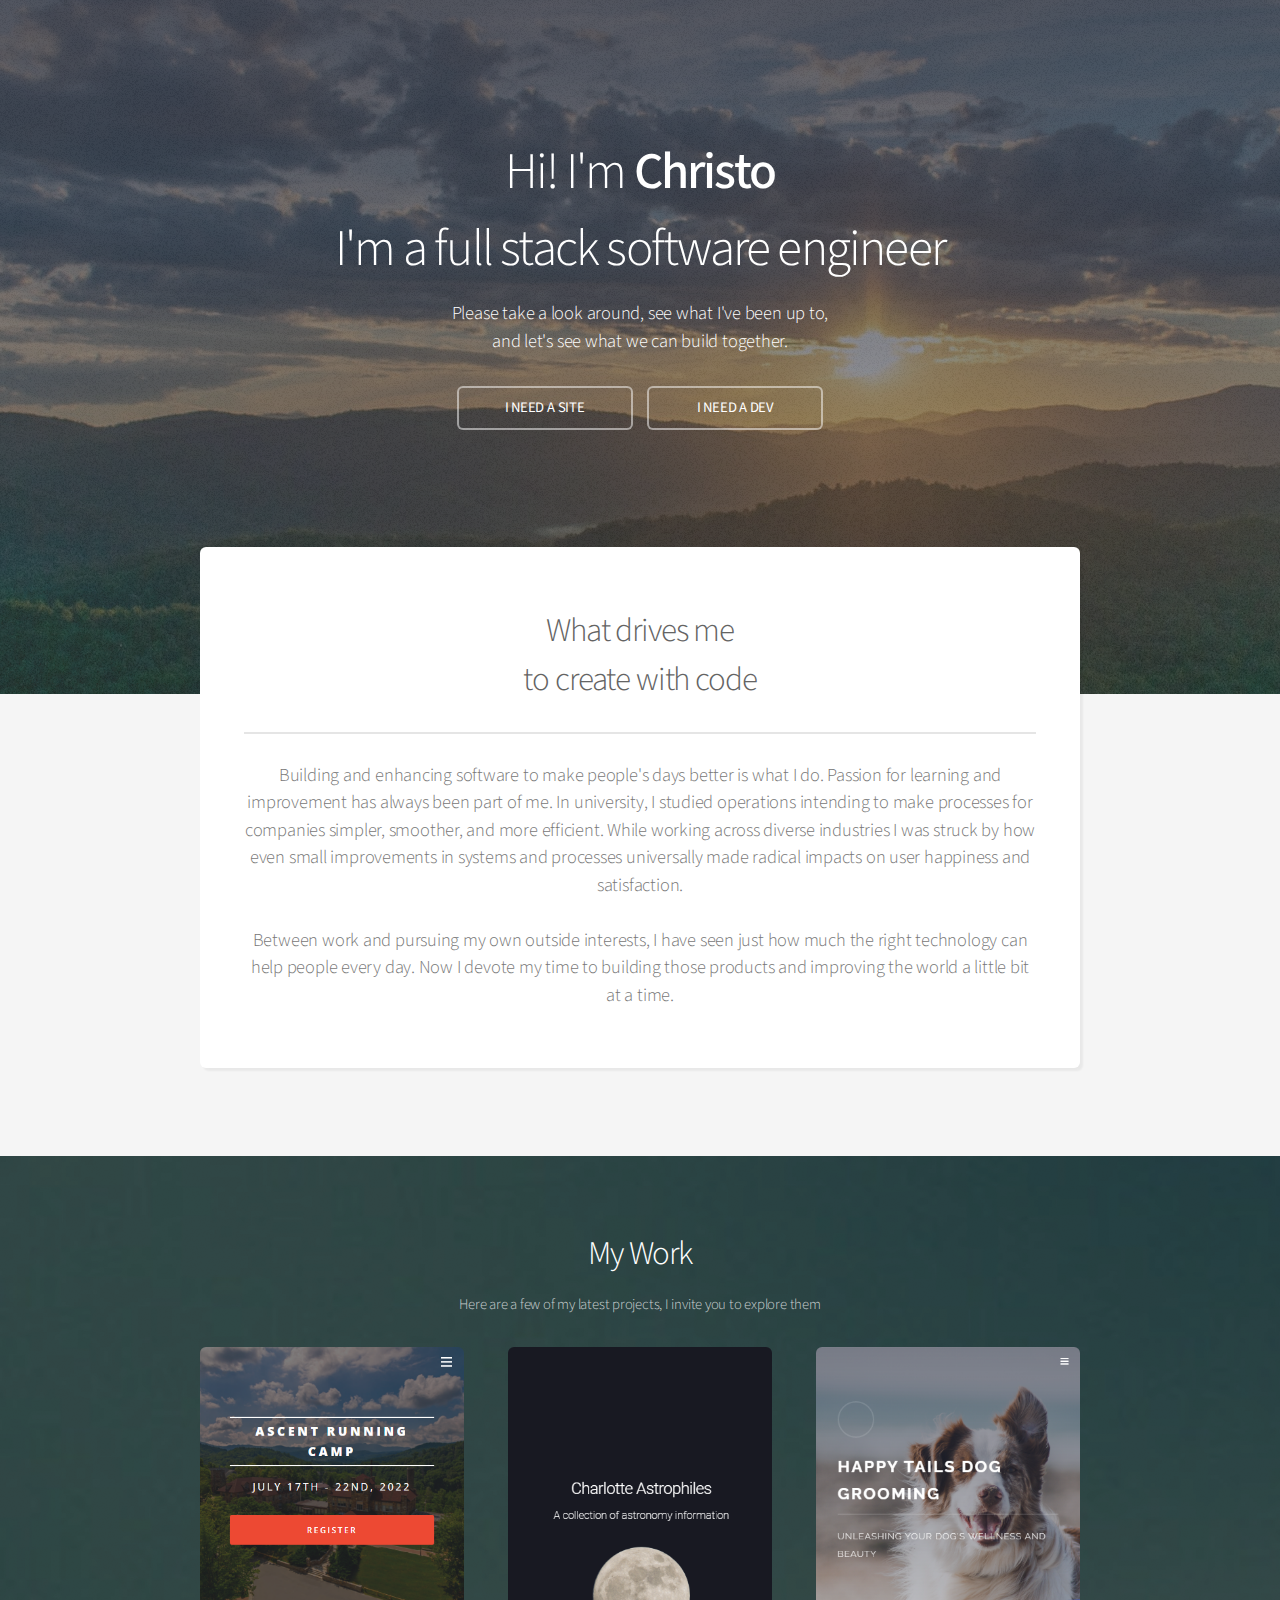
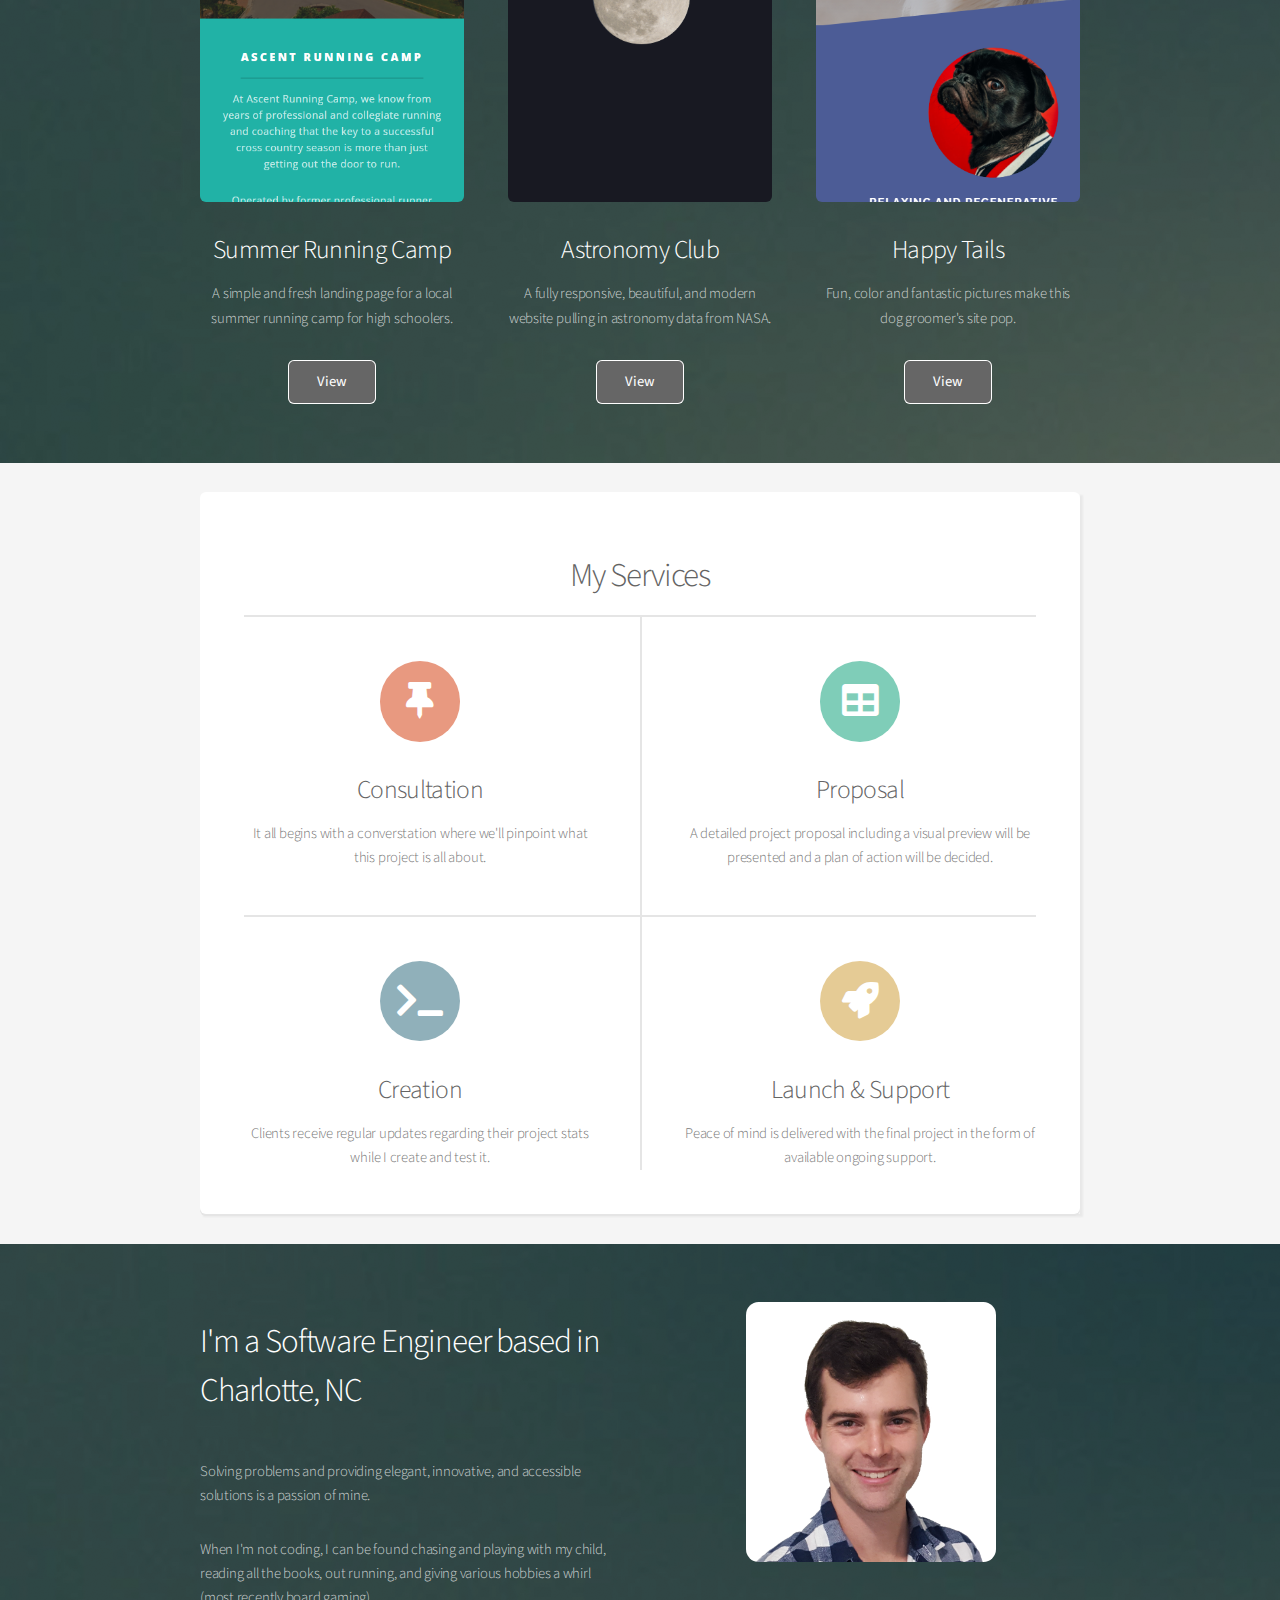
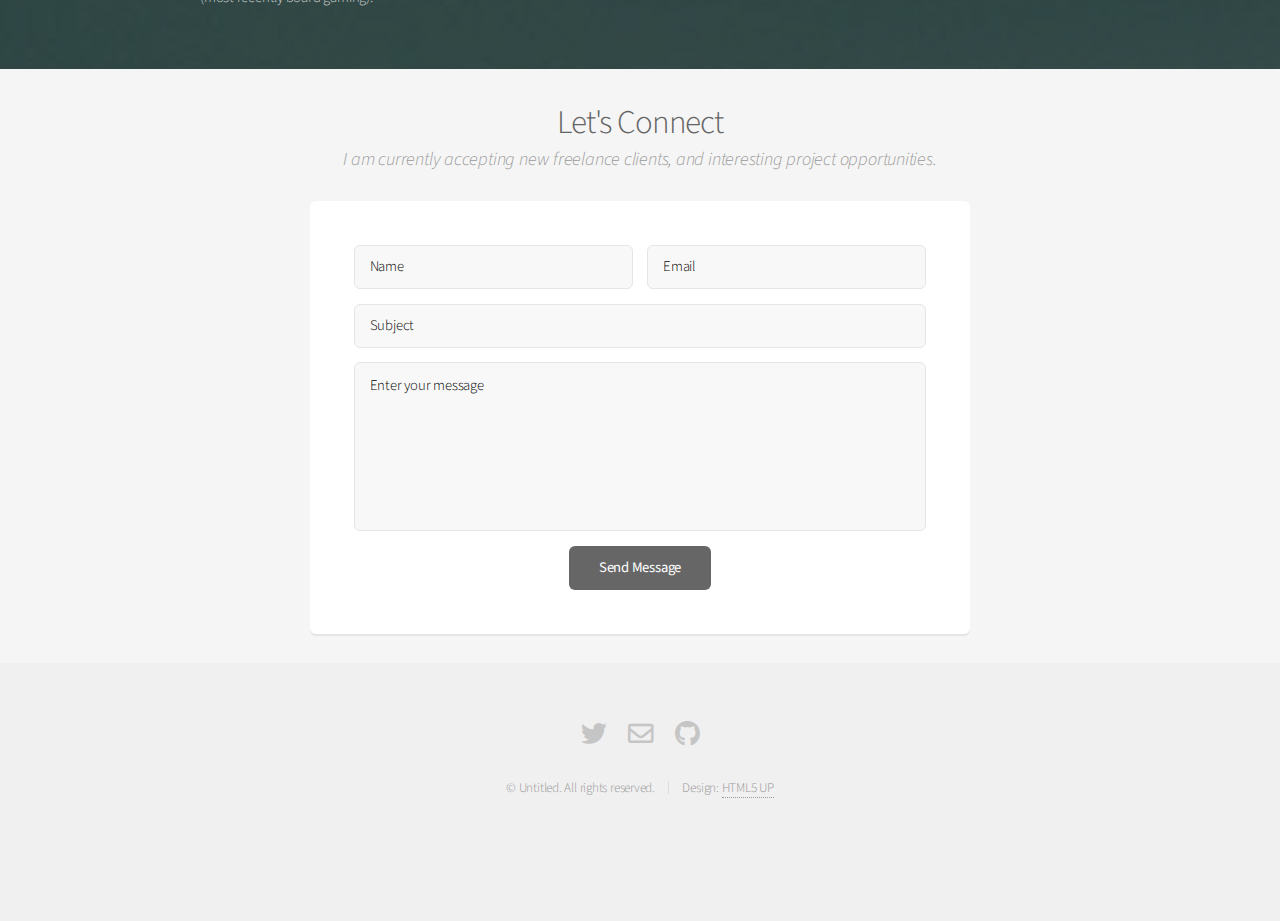
==== dev.html @ 60453107 "Created Dev Page & added banner and main sections" ====
<!DOCTYPE HTML>
<!--
	Alpha by HTML5 UP
	html5up.net | @ajlkn
	Free for personal and commercial use under the CCA 3.0 license (html5up.net/license)
-->
<html>
	<head>
		<title>Christo Landry - Software Engineer</title>
		<link rel="icon" type="image/x-icon" href="images/favicon.png">
		<meta charset="utf-8" />
		<meta name="viewport" content="width=device-width, initial-scale=1, user-scalable=no" />
		<link rel="stylesheet" href="assets/css/main.css" />
	</head>
	<body class="landing is-preload">
		<div id="page-wrapper">

			<!-- Banner -->
            <section id="banner">
                <h2>Hi! I'm <strong>Christo</strong></h2>
                <h2>I'm a full stack software engineer</h2>
                <p class="noBottom">Please take a look around, see what I've been up to,</p>
                <p>and let's see what we can build together.</p>
                <ul class="actions special">
                    <li><a href="index.html#main" class="button">I NEED A SITE</a></li>
                    <li><a href="#main" class="button">I NEED A DEV</a></li>
                </ul>
            </section>

			<!-- Main -->
            <section id="main" class="container">

                <section class="box special shadow">
                    <header class="major">
                        <h2>What drives me
                            
                        <br />
                        to create with code</h2>
                        <p>Building and enhancing software to make people's days better is what I do. Passion for learning and improvement has always been part of me. In university, I studied operations intending to make processes for companies simpler, smoother, and more efficient. While working across diverse industries I was struck by how even small improvements in systems and processes universally made radical impacts on user happiness and satisfaction.</p>
                        <p class="noBorder"">Between work and pursuing my own outside interests, I have seen just how much the right technology can help people every day. Now I devote my time to building those products and improving the world a little bit at a time.</p>
                    </header>
                    <!-- <span class="image featured"><img src="images/pic01.jpg" alt="" /></span> -->
                </section>
            </section>

			<!-- Portfolio -->
				<section id="portfolio" class="main style2 align-center">
					<div class="container">
						<header class="major">
							<h2>My Work</h2>
						</header>
						<p>Here are a few of my latest projects, I invite you to explore them</p>
						<div class="row gtr-150">
							<div class="col-4 col-12-medium">
								<span class="image fit"><a href="http://www.AscentRunningCamp.com" target="_blank"><img src="images/siteAscentRunningCamp.png" alt="Summer Camp Preview"></a></span>
								<h3>Summer Running Camp</h3>
								<p>A simple and fresh landing page for a local summer running camp for high schoolers.</p>
								<ul class="actions special">
									<li><a href="http://www.AscentRunningCamp.com" target="_blank" class="button">View</a></li>
								</ul>	
							</div>
							<div class="col-4 col-12-medium">
								<a href="https://charlotteastrophiles.netlify.app/" target="_blank"><span class="image fit"><img src="images/siteCharlotteAstrophiles.png" alt="ChristoLandry.com Preview"></span></a>
								<h3>Astronomy Club</h3>
								<p>A fully responsive, beautiful, and modern website pulling in astronomy data from NASA.</p>
								<ul class="actions special">
									<li><a href="https://spectralsalon.netlify.app" target="_blank" class="button">View</a></li>
								</ul>
							</div>	
							<div class="col-4 col-12-medium">
								<span class="image fit"><a href="https://happytailsdoggroomings.netlify.app" target="_blank"><img src="images/siteHappyTails.png" alt="Happy Tails Preview"></a></span>
								<h3>Happy Tails</h3>
								<p>Fun, color and fantastic pictures make this dog groomer's site pop.</p>
								<ul class="actions special">
									<li><a href="https://happytailsdoggroomings.netlify.app" target="_blank" class="button">View</a></li>
								</ul>
							</div>
						</div>
					</div>
				</section>

			<!-- My services -->
			<section class="container marginTop shadow">
				<section class="box special features">
					<header class="major">
						<h2>My Services</h2>
					</header>
					<div class="features-row">
						<section>
							<span class="icon solid major fa-thumbtack accent2"></span>
							<h3>Consultation</h3>
							<p>It all begins with a converstation where we'll pinpoint what this project is all about.</p>
						</section>
						<section>
							<span class="icon solid major fa-table accent3"></span>
							<h3>Proposal</h3>
							<p>A detailed project proposal including a visual preview will be presented and a plan of action will be decided.</p>
						</section>
					</div>
					<div class="features-row">
						<section>
							<span class="icon solid major fa-terminal accent4"></span>
							<h3>Creation</h3>
							<p>Clients receive regular updates regarding their project stats while I create and test it.</p>
						</section>
						<section>
							<span class="icon solid major fa-rocket accent5"></span>
							<h3>Launch & Support</h3>
							<p>Peace of mind is delivered with the final project in the form of available ongoing support.</p>
						</section>
					</div>
				</section>
			</section>
			
			<!-- About Me -->
			<section id="four" class="main style2">
				<div class="container">
					<div class="row gtr-150 ">
						<div class="col-6 col-12-medium">
							<header class="major">
								<h2>I'm a Software Engineer based in Charlotte, NC</h2>
							</header>
							<p>Solving problems and providing elegant, innovative, and accessible solutions is a passion of mine.</p>
							<p>When I'm not coding, I can be found chasing and playing with my child, reading all the books, out running, and giving various hobbies a whirl (most recently board gaming).</p>
						</div>
						<div class="col-6 col-12-medium imp-medium rightMargin">
							<span class="image fit">
								<img id="headshot" src="images/headshot.png" alt="Christo">
							</span>
						</div>
					</div>
				</div>
			</section>

			<!-- Contact Me -->
			<section id="contact" class="container medium marginTop">
				<header class="align-center">
					<h2>Let's Connect</h2>
						<p>I am currently accepting new freelance clients, and interesting project opportunities.</p>
				</header>
				<div class="box">
					<form method="post" action="POST" data-netlify="true" name="contact">
						<div class="row gtr-50 gtr-uniform">
							<div class="col-6 col-12-mobilep">
								<input type="text" name="name" id="name" value="" placeholder="Name">
							</div>
							<div class="col-6 col-12-mobilep">
								<input type="email" name="email" id="email" value="" placeholder="Email">
							</div>
							<div class="col-12">
								<input type="text" name="subject" id="subject" value="" placeholder="Subject">
							</div>
							<div class="col-12">
								<textarea name="message" id="message" placeholder="Enter your message" rows="6"></textarea>
							</div>
							<div class="col-12">
								<ul class="actions special">
									<li><input type="submit" value="Send Message"></li>
								</ul>
							</div>
						</div>
					</form>
				</div>
			</section>

			<!-- Footer -->
			<footer id="footer">
				<ul class="icons">
					<li><a href="https://twitter.com/Christo_Landry_" class="icon brands fa-twitter"><span class="label">Twitter</span></a></li>
					<li><a href="mailto:christo.landry@gmail.com?subject=Hello Christo%27s site" class="icon fa-envelope"><span class="label">Email</span></a></li>
					<li><a href="https://github.com/christolandry" class="icon brands fa-github"><span class="label">Github</span></a></li>
					
				</ul>
				<ul class="copyright">
					<li>&copy; Untitled. All rights reserved.</li><li>Design: <a href="http://html5up.net">HTML5 UP</a></li>
				</ul>
				<ul class="copyright">
					<li class="chuck"></li>
				</ul>
			</footer>

		</div>

		<!-- Scripts -->
			<script src="assets/js/jquery.min.js"></script>
			<script src="assets/js/jquery.dropotron.min.js"></script>
			<script src="assets/js/jquery.scrollex.min.js"></script>
			<script src="assets/js/browser.min.js"></script>
			<script src="assets/js/breakpoints.min.js"></script>
			<script src="assets/js/util.js"></script>
			<script src="assets/js/main.js"></script>

	</body>
</html>
---- assets/css/main.css ----
@import url("fontawesome-all.min.css");
@import url("https://fonts.googleapis.com/css?family=Source+Sans+Pro:300,400,300italic,400italic");

/*
	Alpha by HTML5 UP
	html5up.net | @ajlkn
	Free for personal and commercial use under the CCA 3.0 license (html5up.net/license)
*/

/* Reset */

/* Based on meyerweb.com/eric/tools/css/reset (v2.0 | 20110126 | License: public domain) */

	html, body, div, span, applet, object,
	iframe, h1, h2, h3, h4, h5, h6, p, blockquote,
	pre, a, abbr, acronym, address, big, cite,
	code, del, dfn, em, img, ins, kbd, q, s, samp,
	small, strike, strong, sub, sup, tt, var, b,
	u, i, center, dl, dt, dd, ol, ul, li, fieldset,
	form, label, legend, table, caption, tbody,
	tfoot, thead, tr, th, td, article, aside,
	canvas, details, embed, figure, figcaption,
	footer, header, hgroup, menu, nav, output, ruby,
	section, summary, time, mark, audio, video {
		margin: 0;
		padding: 0;
		border: 0;
		font-size: 100%;
		font: inherit;
		vertical-align: baseline;
	}

	article, aside, details, figcaption, figure,
	footer, header, hgroup, menu, nav, section {
		display: block;
	}

	body {
		line-height: 1;
	}

	ol, ul {
		list-style: none;
	}

	blockquote, q {
		quotes: none;
	}

		blockquote:before, blockquote:after, q:before, q:after {
			content: '';
			content: none;
		}

	table {
		border-collapse: collapse;
		border-spacing: 0;
	}

	body {
		-webkit-text-size-adjust: none;
	}

	mark {
		background-color: transparent;
		color: inherit;
	}

	input::-moz-focus-inner {
		border: 0;
		padding: 0;
	}

	input, select, textarea {
		-moz-appearance: none;
		-webkit-appearance: none;
		-ms-appearance: none;
		appearance: none;
	}

/* Basic */

	@-ms-viewport {
		width: device-width;
	}

	body {
		-ms-overflow-style: scrollbar;
	}

	@media screen and (max-width: 480px) {

		html, body {
			min-width: 320px;
		}

	}

	html {
		box-sizing: border-box;
	}

	*, *:before, *:after {
		box-sizing: inherit;
	}

	body {
		background: #f5f5f5;
	}

	body, input, select, textarea {
		color: #777;
		font-family: "Source Sans Pro", sans-serif;
		font-size: 16pt;
		font-weight: 300;
		line-height: 1.65em;
		letter-spacing: -0.015em;
	}

	a {
		-moz-transition: color 0.2s ease-in-out, border-bottom-color 0.2s ease-in-out;
		-webkit-transition: color 0.2s ease-in-out, border-bottom-color 0.2s ease-in-out;
		-ms-transition: color 0.2s ease-in-out, border-bottom-color 0.2s ease-in-out;
		transition: color 0.2s ease-in-out, border-bottom-color 0.2s ease-in-out;
		border-bottom: dotted 1px;
		color: #e89980;
		text-decoration: none;
	}

		a:hover {
			border-bottom-color: transparent;
		}

	strong, b {
		/* color: #646464; */
		font-weight: 500;
	}

	em, i {
		font-style: italic;
	}

	p {
		margin: 0 0 2em 0;
	}

	h1, h2, h3, h4, h5, h6 {
		color: #646464;
		font-weight: 300;
		line-height: 1em;
		margin: 0 0 0.5em 0;
	}

		h1 a, h2 a, h3 a, h4 a, h5 a, h6 a {
			color: inherit;
			text-decoration: none;
		}

	h2 {
		font-size: 1.75em;
		line-height: 1.5em;
		letter-spacing: -0.035em;
	}

	h3 {
		font-size: 1.75em;
		line-height: 1.5em;
		letter-spacing: -0.025em;
	}

	h4 {
		font-size: 1.1em;
		line-height: 1.5em;
		letter-spacing: 0;
	}

	h5 {
		font-size: 0.9em;
		line-height: 1.5em;
		letter-spacing: 0;
	}

	h6 {
		font-size: 0.7em;
		line-height: 1.5em;
		letter-spacing: 0;
	}

	sub {
		font-size: 0.8em;
		position: relative;
		top: 0.5em;
	}

	sup {
		font-size: 0.8em;
		position: relative;
		top: -0.5em;
	}

	hr {
		border: 0;
		border-bottom: solid 2px #e5e5e5;
		margin: 2em 0;
	}

		hr.major {
			margin: 3em 0;
		}

	blockquote {
		border-left: solid 4px #e5e5e5;
		font-style: italic;
		margin: 0 0 2em 0;
		padding: 0.5em 0 0.5em 2em;
	}

	pre {
		-webkit-overflow-scrolling: touch;
		background: #f8f8f8;
		border-radius: 6px;
		border: solid 1px #e5e5e5;
		font-family: monospace;
		font-size: 0.9em;
		line-height: 1.75em;
		margin: 0 0 2em 0;
		overflow-x: auto;
		padding: 1em 1.5em;
	}

	code {
		background: #f8f8f8;
		border-radius: 6px;
		border: solid 1px #e5e5e5;
		font-family: monospace;
		font-size: 0.9em;
		margin: 0 0.25em;
		padding: 0.25em 0.65em;
	}

	.align-left {
		text-align: left;
	}

	.align-center {
		text-align: center;
	}

	.align-right {
		text-align: right;
	}

/* Row */

	.row {
		display: flex;
		flex-wrap: wrap;
		box-sizing: border-box;
		align-items: stretch;
	}

		.row > * {
			box-sizing: border-box;
		}

		.row.gtr-uniform > * > :last-child {
			margin-bottom: 0;
		}

		.row.aln-left {
			justify-content: flex-start;
		}

		.row.aln-center {
			justify-content: center;
		}

		.row.aln-right {
			justify-content: flex-end;
		}

		.row.aln-top {
			align-items: flex-start;
		}

		.row.aln-middle {
			align-items: center;
		}

		.row.aln-bottom {
			align-items: flex-end;
		}

		.row > .imp {
			order: -1;
		}

		.row > .col-1 {
			width: 8.33333%;
		}

		.row > .off-1 {
			margin-left: 8.33333%;
		}

		.row > .col-2 {
			width: 16.66667%;
		}

		.row > .off-2 {
			margin-left: 16.66667%;
		}

		.row > .col-3 {
			width: 25%;
		}

		.row > .off-3 {
			margin-left: 25%;
		}

		.row > .col-4 {
			width: 33.33333%;
		}

		.row > .off-4 {
			margin-left: 33.33333%;
		}

		.row > .col-5 {
			width: 41.66667%;
		}

		.row > .off-5 {
			margin-left: 41.66667%;
		}

		.row > .col-6 {
			width: 50%;
		}

		.row > .off-6 {
			margin-left: 50%;
		}

		.row > .col-7 {
			width: 58.33333%;
		}

		.row > .off-7 {
			margin-left: 58.33333%;
		}

		.row > .col-8 {
			width: 66.66667%;
		}

		.row > .off-8 {
			margin-left: 66.66667%;
		}

		.row > .col-9 {
			width: 75%;
		}

		.row > .off-9 {
			margin-left: 75%;
		}

		.row > .col-10 {
			width: 83.33333%;
		}

		.row > .off-10 {
			margin-left: 83.33333%;
		}

		.row > .col-11 {
			width: 91.66667%;
		}

		.row > .off-11 {
			margin-left: 91.66667%;
		}

		.row > .col-12 {
			width: 100%;
		}

		.row > .off-12 {
			margin-left: 100%;
		}

		.row.gtr-0 {
			margin-top: 0;
			margin-left: 0em;
		}

			.row.gtr-0 > * {
				padding: 0 0 0 0em;
			}

			.row.gtr-0.gtr-uniform {
				margin-top: 0em;
			}

				.row.gtr-0.gtr-uniform > * {
					padding-top: 0em;
				}

		.row.gtr-25 {
			margin-top: 0;
			margin-left: -0.5em;
		}

			.row.gtr-25 > * {
				padding: 0 0 0 0.5em;
			}

			.row.gtr-25.gtr-uniform {
				margin-top: -0.5em;
			}

				.row.gtr-25.gtr-uniform > * {
					padding-top: 0.5em;
				}

		.row.gtr-50 {
			margin-top: 0;
			margin-left: -1em;
		}

			.row.gtr-50 > * {
				padding: 0 0 0 1em;
			}

			.row.gtr-50.gtr-uniform {
				margin-top: -1em;
			}

				.row.gtr-50.gtr-uniform > * {
					padding-top: 1em;
				}

		.row {
			margin-top: 0;
			margin-left: -2em;
		}

			.row > * {
				padding: 0 0 0 2em;
			}

			.row.gtr-uniform {
				margin-top: -2em;
			}

				.row.gtr-uniform > * {
					padding-top: 2em;
				}

		.row.gtr-150 {
			margin-top: 0;
			margin-left: -3em;
		}

			.row.gtr-150 > * {
				padding: 0 0 0 3em;
			}

			.row.gtr-150.gtr-uniform {
				margin-top: -3em;
			}

				.row.gtr-150.gtr-uniform > * {
					padding-top: 3em;
				}

		.row.gtr-200 {
			margin-top: 0;
			margin-left: -4em;
		}

			.row.gtr-200 > * {
				padding: 0 0 0 4em;
			}

			.row.gtr-200.gtr-uniform {
				margin-top: -4em;
			}

				.row.gtr-200.gtr-uniform > * {
					padding-top: 4em;
				}

		@media screen and (max-width: 1680px) {

			.row {
				display: flex;
				flex-wrap: wrap;
				box-sizing: border-box;
				align-items: stretch;
			}

				.row > * {
					box-sizing: border-box;
				}

				.row.gtr-uniform > * > :last-child {
					margin-bottom: 0;
				}

				.row.aln-left {
					justify-content: flex-start;
				}

				.row.aln-center {
					justify-content: center;
				}

				.row.aln-right {
					justify-content: flex-end;
				}

				.row.aln-top {
					align-items: flex-start;
				}

				.row.aln-middle {
					align-items: center;
				}

				.row.aln-bottom {
					align-items: flex-end;
				}

				.row > .imp-wide {
					order: -1;
				}

				.row > .col-1-wide {
					width: 8.33333%;
				}

				.row > .off-1-wide {
					margin-left: 8.33333%;
				}

				.row > .col-2-wide {
					width: 16.66667%;
				}

				.row > .off-2-wide {
					margin-left: 16.66667%;
				}

				.row > .col-3-wide {
					width: 25%;
				}

				.row > .off-3-wide {
					margin-left: 25%;
				}

				.row > .col-4-wide {
					width: 33.33333%;
				}

				.row > .off-4-wide {
					margin-left: 33.33333%;
				}

				.row > .col-5-wide {
					width: 41.66667%;
				}

				.row > .off-5-wide {
					margin-left: 41.66667%;
				}

				.row > .col-6-wide {
					width: 50%;
				}

				.row > .off-6-wide {
					margin-left: 50%;
				}

				.row > .col-7-wide {
					width: 58.33333%;
				}

				.row > .off-7-wide {
					margin-left: 58.33333%;
				}

				.row > .col-8-wide {
					width: 66.66667%;
				}

				.row > .off-8-wide {
					margin-left: 66.66667%;
				}

				.row > .col-9-wide {
					width: 75%;
				}

				.row > .off-9-wide {
					margin-left: 75%;
				}

				.row > .col-10-wide {
					width: 83.33333%;
				}

				.row > .off-10-wide {
					margin-left: 83.33333%;
				}

				.row > .col-11-wide {
					width: 91.66667%;
				}

				.row > .off-11-wide {
					margin-left: 91.66667%;
				}

				.row > .col-12-wide {
					width: 100%;
				}

				.row > .off-12-wide {
					margin-left: 100%;
				}

				.row.gtr-0 {
					margin-top: 0;
					margin-left: 0em;
				}

					.row.gtr-0 > * {
						padding: 0 0 0 0em;
					}

					.row.gtr-0.gtr-uniform {
						margin-top: 0em;
					}

						.row.gtr-0.gtr-uniform > * {
							padding-top: 0em;
						}

				.row.gtr-25 {
					margin-top: 0;
					margin-left: -0.5em;
				}

					.row.gtr-25 > * {
						padding: 0 0 0 0.5em;
					}

					.row.gtr-25.gtr-uniform {
						margin-top: -0.5em;
					}

						.row.gtr-25.gtr-uniform > * {
							padding-top: 0.5em;
						}

				.row.gtr-50 {
					margin-top: 0;
					margin-left: -1em;
				}

					.row.gtr-50 > * {
						padding: 0 0 0 1em;
					}

					.row.gtr-50.gtr-uniform {
						margin-top: -1em;
					}

						.row.gtr-50.gtr-uniform > * {
							padding-top: 1em;
						}

				.row {
					margin-top: 0;
					margin-left: -2em;
				}

					.row > * {
						padding: 0 0 0 2em;
					}

					.row.gtr-uniform {
						margin-top: -2em;
					}

						.row.gtr-uniform > * {
							padding-top: 2em;
						}

				.row.gtr-150 {
					margin-top: 0;
					margin-left: -3em;
				}

					.row.gtr-150 > * {
						padding: 0 0 0 3em;
					}

					.row.gtr-150.gtr-uniform {
						margin-top: -3em;
					}

						.row.gtr-150.gtr-uniform > * {
							padding-top: 3em;
						}

				.row.gtr-200 {
					margin-top: 0;
					margin-left: -4em;
				}

					.row.gtr-200 > * {
						padding: 0 0 0 4em;
					}

					.row.gtr-200.gtr-uniform {
						margin-top: -4em;
					}

						.row.gtr-200.gtr-uniform > * {
							padding-top: 4em;
						}

		}

		@media screen and (max-width: 1280px) {

			.row {
				display: flex;
				flex-wrap: wrap;
				box-sizing: border-box;
				align-items: stretch;
			}

				.row > * {
					box-sizing: border-box;
				}

				.row.gtr-uniform > * > :last-child {
					margin-bottom: 0;
				}

				.row.aln-left {
					justify-content: flex-start;
				}

				.row.aln-center {
					justify-content: center;
				}

				.row.aln-right {
					justify-content: flex-end;
				}

				.row.aln-top {
					align-items: flex-start;
				}

				.row.aln-middle {
					align-items: center;
				}

				.row.aln-bottom {
					align-items: flex-end;
				}

				.row > .imp-normal {
					order: -1;
				}

				.row > .col-1-normal {
					width: 8.33333%;
				}

				.row > .off-1-normal {
					margin-left: 8.33333%;
				}

				.row > .col-2-normal {
					width: 16.66667%;
				}

				.row > .off-2-normal {
					margin-left: 16.66667%;
				}

				.row > .col-3-normal {
					width: 25%;
				}

				.row > .off-3-normal {
					margin-left: 25%;
				}

				.row > .col-4-normal {
					width: 33.33333%;
				}

				.row > .off-4-normal {
					margin-left: 33.33333%;
				}

				.row > .col-5-normal {
					width: 41.66667%;
				}

				.row > .off-5-normal {
					margin-left: 41.66667%;
				}

				.row > .col-6-normal {
					width: 50%;
				}

				.row > .off-6-normal {
					margin-left: 50%;
				}

				.row > .col-7-normal {
					width: 58.33333%;
				}

				.row > .off-7-normal {
					margin-left: 58.33333%;
				}

				.row > .col-8-normal {
					width: 66.66667%;
				}

				.row > .off-8-normal {
					margin-left: 66.66667%;
				}

				.row > .col-9-normal {
					width: 75%;
				}

				.row > .off-9-normal {
					margin-left: 75%;
				}

				.row > .col-10-normal {
					width: 83.33333%;
				}

				.row > .off-10-normal {
					margin-left: 83.33333%;
				}

				.row > .col-11-normal {
					width: 91.66667%;
				}

				.row > .off-11-normal {
					margin-left: 91.66667%;
				}

				.row > .col-12-normal {
					width: 100%;
				}

				.row > .off-12-normal {
					margin-left: 100%;
				}

				.row.gtr-0 {
					margin-top: 0;
					margin-left: 0em;
				}

					.row.gtr-0 > * {
						padding: 0 0 0 0em;
					}

					.row.gtr-0.gtr-uniform {
						margin-top: 0em;
					}

						.row.gtr-0.gtr-uniform > * {
							padding-top: 0em;
						}

				.row.gtr-25 {
					margin-top: 0;
					margin-left: -0.5em;
				}

					.row.gtr-25 > * {
						padding: 0 0 0 0.5em;
					}

					.row.gtr-25.gtr-uniform {
						margin-top: -0.5em;
					}

						.row.gtr-25.gtr-uniform > * {
							padding-top: 0.5em;
						}

				.row.gtr-50 {
					margin-top: 0;
					margin-left: -1em;
				}

					.row.gtr-50 > * {
						padding: 0 0 0 1em;
					}

					.row.gtr-50.gtr-uniform {
						margin-top: -1em;
					}

						.row.gtr-50.gtr-uniform > * {
							padding-top: 1em;
						}

				.row {
					margin-top: 0;
					margin-left: -2em;
				}

					.row > * {
						padding: 0 0 0 2em;
					}

					.row.gtr-uniform {
						margin-top: -2em;
					}

						.row.gtr-uniform > * {
							padding-top: 2em;
						}

				.row.gtr-150 {
					margin-top: 0;
					margin-left: -3em;
				}

					.row.gtr-150 > * {
						padding: 0 0 0 3em;
					}

					.row.gtr-150.gtr-uniform {
						margin-top: -3em;
					}

						.row.gtr-150.gtr-uniform > * {
							padding-top: 3em;
						}

				.row.gtr-200 {
					margin-top: 0;
					margin-left: -4em;
				}

					.row.gtr-200 > * {
						padding: 0 0 0 4em;
					}

					.row.gtr-200.gtr-uniform {
						margin-top: -4em;
					}

						.row.gtr-200.gtr-uniform > * {
							padding-top: 4em;
						}

		}

		@media screen and (max-width: 980px) {

			.row {
				display: flex;
				flex-wrap: wrap;
				box-sizing: border-box;
				align-items: stretch;
			}

				.row > * {
					box-sizing: border-box;
				}

				.row.gtr-uniform > * > :last-child {
					margin-bottom: 0;
				}

				.row.aln-left {
					justify-content: flex-start;
				}

				.row.aln-center {
					justify-content: center;
				}

				.row.aln-right {
					justify-content: flex-end;
				}

				.row.aln-top {
					align-items: flex-start;
				}

				.row.aln-middle {
					align-items: center;
				}

				.row.aln-bottom {
					align-items: flex-end;
				}

				.row > .imp-narrow {
					order: -1;
				}

				.row > .col-1-narrow {
					width: 8.33333%;
				}

				.row > .off-1-narrow {
					margin-left: 8.33333%;
				}

				.row > .col-2-narrow {
					width: 16.66667%;
				}

				.row > .off-2-narrow {
					margin-left: 16.66667%;
				}

				.row > .col-3-narrow {
					width: 25%;
				}

				.row > .off-3-narrow {
					margin-left: 25%;
				}

				.row > .col-4-narrow {
					width: 33.33333%;
				}

				.row > .off-4-narrow {
					margin-left: 33.33333%;
				}

				.row > .col-5-narrow {
					width: 41.66667%;
				}

				.row > .off-5-narrow {
					margin-left: 41.66667%;
				}

				.row > .col-6-narrow {
					width: 50%;
				}

				.row > .off-6-narrow {
					margin-left: 50%;
				}

				.row > .col-7-narrow {
					width: 58.33333%;
				}

				.row > .off-7-narrow {
					margin-left: 58.33333%;
				}

				.row > .col-8-narrow {
					width: 66.66667%;
				}

				.row > .off-8-narrow {
					margin-left: 66.66667%;
				}

				.row > .col-9-narrow {
					width: 75%;
				}

				.row > .off-9-narrow {
					margin-left: 75%;
				}

				.row > .col-10-narrow {
					width: 83.33333%;
				}

				.row > .off-10-narrow {
					margin-left: 83.33333%;
				}

				.row > .col-11-narrow {
					width: 91.66667%;
				}

				.row > .off-11-narrow {
					margin-left: 91.66667%;
				}

				.row > .col-12-narrow {
					width: 100%;
				}

				.row > .off-12-narrow {
					margin-left: 100%;
				}

				.row.gtr-0 {
					margin-top: 0;
					margin-left: 0em;
				}

					.row.gtr-0 > * {
						padding: 0 0 0 0em;
					}

					.row.gtr-0.gtr-uniform {
						margin-top: 0em;
					}

						.row.gtr-0.gtr-uniform > * {
							padding-top: 0em;
						}

				.row.gtr-25 {
					margin-top: 0;
					margin-left: -0.5em;
				}

					.row.gtr-25 > * {
						padding: 0 0 0 0.5em;
					}

					.row.gtr-25.gtr-uniform {
						margin-top: -0.5em;
					}

						.row.gtr-25.gtr-uniform > * {
							padding-top: 0.5em;
						}

				.row.gtr-50 {
					margin-top: 0;
					margin-left: -1em;
				}

					.row.gtr-50 > * {
						padding: 0 0 0 1em;
					}

					.row.gtr-50.gtr-uniform {
						margin-top: -1em;
					}

						.row.gtr-50.gtr-uniform > * {
							padding-top: 1em;
						}

				.row {
					margin-top: 0;
					margin-left: -2em;
				}

					.row > * {
						padding: 0 0 0 2em;
					}

					.row.gtr-uniform {
						margin-top: -2em;
					}

						.row.gtr-uniform > * {
							padding-top: 2em;
						}

				.row.gtr-150 {
					margin-top: 0;
					margin-left: -3em;
				}

					.row.gtr-150 > * {
						padding: 0 0 0 3em;
					}

					.row.gtr-150.gtr-uniform {
						margin-top: -3em;
					}

						.row.gtr-150.gtr-uniform > * {
							padding-top: 3em;
						}

				.row.gtr-200 {
					margin-top: 0;
					margin-left: -4em;
				}

					.row.gtr-200 > * {
						padding: 0 0 0 4em;
					}

					.row.gtr-200.gtr-uniform {
						margin-top: -4em;
					}

						.row.gtr-200.gtr-uniform > * {
							padding-top: 4em;
						}

		}

		@media screen and (max-width: 840px) {

			.row {
				display: flex;
				flex-wrap: wrap;
				box-sizing: border-box;
				align-items: stretch;
			}

				.row > * {
					box-sizing: border-box;
				}

				.row.gtr-uniform > * > :last-child {
					margin-bottom: 0;
				}

				.row.aln-left {
					justify-content: flex-start;
				}

				.row.aln-center {
					justify-content: center;
				}

				.row.aln-right {
					justify-content: flex-end;
				}

				.row.aln-top {
					align-items: flex-start;
				}

				.row.aln-middle {
					align-items: center;
				}

				.row.aln-bottom {
					align-items: flex-end;
				}

				.row > .imp-narrower {
					order: -1;
				}

				.row > .col-1-narrower {
					width: 8.33333%;
				}

				.row > .off-1-narrower {
					margin-left: 8.33333%;
				}

				.row > .col-2-narrower {
					width: 16.66667%;
				}

				.row > .off-2-narrower {
					margin-left: 16.66667%;
				}

				.row > .col-3-narrower {
					width: 25%;
				}

				.row > .off-3-narrower {
					margin-left: 25%;
				}

				.row > .col-4-narrower {
					width: 33.33333%;
				}

				.row > .off-4-narrower {
					margin-left: 33.33333%;
				}

				.row > .col-5-narrower {
					width: 41.66667%;
				}

				.row > .off-5-narrower {
					margin-left: 41.66667%;
				}

				.row > .col-6-narrower {
					width: 50%;
				}

				.row > .off-6-narrower {
					margin-left: 50%;
				}

				.row > .col-7-narrower {
					width: 58.33333%;
				}

				.row > .off-7-narrower {
					margin-left: 58.33333%;
				}

				.row > .col-8-narrower {
					width: 66.66667%;
				}

				.row > .off-8-narrower {
					margin-left: 66.66667%;
				}

				.row > .col-9-narrower {
					width: 75%;
				}

				.row > .off-9-narrower {
					margin-left: 75%;
				}

				.row > .col-10-narrower {
					width: 83.33333%;
				}

				.row > .off-10-narrower {
					margin-left: 83.33333%;
				}

				.row > .col-11-narrower {
					width: 91.66667%;
				}

				.row > .off-11-narrower {
					margin-left: 91.66667%;
				}

				.row > .col-12-narrower {
					width: 100%;
				}

				.row > .off-12-narrower {
					margin-left: 100%;
				}

				.row > .col-12-medium {
					width: 100%;
				}

				.row > .imp-medium {
					order: -1;
				}

				.row.gtr-0 {
					margin-top: 0;
					margin-left: 0em;
				}

					.row.gtr-0 > * {
						padding: 0 0 0 0em;
					}

					.row.gtr-0.gtr-uniform {
						margin-top: 0em;
					}

						.row.gtr-0.gtr-uniform > * {
							padding-top: 0em;
						}

				.row.gtr-25 {
					margin-top: 0;
					margin-left: -0.5em;
				}

					.row.gtr-25 > * {
						padding: 0 0 0 0.5em;
					}

					.row.gtr-25.gtr-uniform {
						margin-top: -0.5em;
					}

						.row.gtr-25.gtr-uniform > * {
							padding-top: 0.5em;
						}

				.row.gtr-50 {
					margin-top: 0;
					margin-left: -1em;
				}

					.row.gtr-50 > * {
						padding: 0 0 0 1em;
					}

					.row.gtr-50.gtr-uniform {
						margin-top: -1em;
					}

						.row.gtr-50.gtr-uniform > * {
							padding-top: 1em;
						}

				.row {
					margin-top: 0;
					margin-left: -2em;
				}

					.row > * {
						padding: 0 0 0 2em;
					}

					.row.gtr-uniform {
						margin-top: -2em;
					}

						.row.gtr-uniform > * {
							padding-top: 2em;
						}

				.row.gtr-150 {
					margin-top: 0;
					margin-left: -3em;
				}

					.row.gtr-150 > * {
						padding: 0 0 0 3em;
					}

					.row.gtr-150.gtr-uniform {
						margin-top: -3em;
					}

						.row.gtr-150.gtr-uniform > * {
							padding-top: 3em;
						}

				.row.gtr-200 {
					margin-top: 0;
					margin-left: -4em;
				}

					.row.gtr-200 > * {
						padding: 0 0 0 4em;
					}

					.row.gtr-200.gtr-uniform {
						margin-top: -4em;
					}

						.row.gtr-200.gtr-uniform > * {
							padding-top: 4em;
						}

		}

		@media screen and (max-width: 736px) {

			.row {
				display: flex;
				flex-wrap: wrap;
				box-sizing: border-box;
				align-items: stretch;
			}

				.row > * {
					box-sizing: border-box;
				}

				.row.gtr-uniform > * > :last-child {
					margin-bottom: 0;
				}

				.row.aln-left {
					justify-content: flex-start;
				}

				.row.aln-center {
					justify-content: center;
				}

				.row.aln-right {
					justify-content: flex-end;
				}

				.row.aln-top {
					align-items: flex-start;
				}

				.row.aln-middle {
					align-items: center;
				}

				.row.aln-bottom {
					align-items: flex-end;
				}

				.row > .imp-mobile {
					order: -1;
				}

				.row > .col-1-mobile {
					width: 8.33333%;
				}

				.row > .off-1-mobile {
					margin-left: 8.33333%;
				}

				.row > .col-2-mobile {
					width: 16.66667%;
				}

				.row > .off-2-mobile {
					margin-left: 16.66667%;
				}

				.row > .col-3-mobile {
					width: 25%;
				}

				.row > .off-3-mobile {
					margin-left: 25%;
				}

				.row > .col-4-mobile {
					width: 33.33333%;
				}

				.row > .off-4-mobile {
					margin-left: 33.33333%;
				}

				.row > .col-5-mobile {
					width: 41.66667%;
				}

				.row > .off-5-mobile {
					margin-left: 41.66667%;
				}

				.row > .col-6-mobile {
					width: 50%;
				}

				.row > .off-6-mobile {
					margin-left: 50%;
				}

				.row > .col-7-mobile {
					width: 58.33333%;
				}

				.row > .off-7-mobile {
					margin-left: 58.33333%;
				}

				.row > .col-8-mobile {
					width: 66.66667%;
				}

				.row > .off-8-mobile {
					margin-left: 66.66667%;
				}

				.row > .col-9-mobile {
					width: 75%;
				}

				.row > .off-9-mobile {
					margin-left: 75%;
				}

				.row > .col-10-mobile {
					width: 83.33333%;
				}

				.row > .off-10-mobile {
					margin-left: 83.33333%;
				}

				.row > .col-11-mobile {
					width: 91.66667%;
				}

				.row > .off-11-mobile {
					margin-left: 91.66667%;
				}

				.row > .col-12-mobile {
					width: 100%;
				}

				.row > .off-12-mobile {
					margin-left: 100%;
				}

				.row.gtr-0 {
					margin-top: 0;
					margin-left: 0em;
				}

					.row.gtr-0 > * {
						padding: 0 0 0 0em;
					}

					.row.gtr-0.gtr-uniform {
						margin-top: 0em;
					}

						.row.gtr-0.gtr-uniform > * {
							padding-top: 0em;
						}

				.row.gtr-25 {
					margin-top: 0;
					margin-left: -0.5em;
				}

					.row.gtr-25 > * {
						padding: 0 0 0 0.5em;
					}

					.row.gtr-25.gtr-uniform {
						margin-top: -0.5em;
					}

						.row.gtr-25.gtr-uniform > * {
							padding-top: 0.5em;
						}

				.row.gtr-50 {
					margin-top: 0;
					margin-left: -1em;
				}

					.row.gtr-50 > * {
						padding: 0 0 0 1em;
					}

					.row.gtr-50.gtr-uniform {
						margin-top: -1em;
					}

						.row.gtr-50.gtr-uniform > * {
							padding-top: 1em;
						}

				.row {
					margin-top: 0;
					margin-left: -2em;
				}

					.row > * {
						padding: 0 0 0 2em;
					}

					.row.gtr-uniform {
						margin-top: -2em;
					}

						.row.gtr-uniform > * {
							padding-top: 2em;
						}

				.row.gtr-150 {
					margin-top: 0;
					margin-left: -3em;
				}

					.row.gtr-150 > * {
						padding: 0 0 0 3em;
					}

					.row.gtr-150.gtr-uniform {
						margin-top: -3em;
					}

						.row.gtr-150.gtr-uniform > * {
							padding-top: 3em;
						}

				.row.gtr-200 {
					margin-top: 0;
					margin-left: -4em;
				}

					.row.gtr-200 > * {
						padding: 0 0 0 4em;
					}

					.row.gtr-200.gtr-uniform {
						margin-top: -4em;
					}

						.row.gtr-200.gtr-uniform > * {
							padding-top: 4em;
						}

		}

		@media screen and (max-width: 480px) {

			.row {
				display: flex;
				flex-wrap: wrap;
				box-sizing: border-box;
				align-items: stretch;
			}

				.row > * {
					box-sizing: border-box;
				}

				.row.gtr-uniform > * > :last-child {
					margin-bottom: 0;
				}

				.row.aln-left {
					justify-content: flex-start;
				}

				.row.aln-center {
					justify-content: center;
				}

				.row.aln-right {
					justify-content: flex-end;
				}

				.row.aln-top {
					align-items: flex-start;
				}

				.row.aln-middle {
					align-items: center;
				}

				.row.aln-bottom {
					align-items: flex-end;
				}

				.row > .imp-mobilep {
					order: -1;
				}

				.row > .col-1-mobilep {
					width: 8.33333%;
				}

				.row > .off-1-mobilep {
					margin-left: 8.33333%;
				}

				.row > .col-2-mobilep {
					width: 16.66667%;
				}

				.row > .off-2-mobilep {
					margin-left: 16.66667%;
				}

				.row > .col-3-mobilep {
					width: 25%;
				}

				.row > .off-3-mobilep {
					margin-left: 25%;
				}

				.row > .col-4-mobilep {
					width: 33.33333%;
				}

				.row > .off-4-mobilep {
					margin-left: 33.33333%;
				}

				.row > .col-5-mobilep {
					width: 41.66667%;
				}

				.row > .off-5-mobilep {
					margin-left: 41.66667%;
				}

				.row > .col-6-mobilep {
					width: 50%;
				}

				.row > .off-6-mobilep {
					margin-left: 50%;
				}

				.row > .col-7-mobilep {
					width: 58.33333%;
				}

				.row > .off-7-mobilep {
					margin-left: 58.33333%;
				}

				.row > .col-8-mobilep {
					width: 66.66667%;
				}

				.row > .off-8-mobilep {
					margin-left: 66.66667%;
				}

				.row > .col-9-mobilep {
					width: 75%;
				}

				.row > .off-9-mobilep {
					margin-left: 75%;
				}

				.row > .col-10-mobilep {
					width: 83.33333%;
				}

				.row > .off-10-mobilep {
					margin-left: 83.33333%;
				}

				.row > .col-11-mobilep {
					width: 91.66667%;
				}

				.row > .off-11-mobilep {
					margin-left: 91.66667%;
				}

				.row > .col-12-mobilep {
					width: 100%;
				}

				.row > .off-12-mobilep {
					margin-left: 100%;
				}

				.row.gtr-0 {
					margin-top: 0;
					margin-left: 0em;
				}

					.row.gtr-0 > * {
						padding: 0 0 0 0em;
					}

					.row.gtr-0.gtr-uniform {
						margin-top: 0em;
					}

						.row.gtr-0.gtr-uniform > * {
							padding-top: 0em;
						}

				.row.gtr-25 {
					margin-top: 0;
					margin-left: -0.5em;
				}

					.row.gtr-25 > * {
						padding: 0 0 0 0.5em;
					}

					.row.gtr-25.gtr-uniform {
						margin-top: -0.5em;
					}

						.row.gtr-25.gtr-uniform > * {
							padding-top: 0.5em;
						}

				.row.gtr-50 {
					margin-top: 0;
					margin-left: -1em;
				}

					.row.gtr-50 > * {
						padding: 0 0 0 1em;
					}

					.row.gtr-50.gtr-uniform {
						margin-top: -1em;
					}

						.row.gtr-50.gtr-uniform > * {
							padding-top: 1em;
						}

				.row {
					margin-top: 0;
					margin-left: -2em;
				}

					.row > * {
						padding: 0 0 0 2em;
					}

					.row.gtr-uniform {
						margin-top: -2em;
					}

						.row.gtr-uniform > * {
							padding-top: 2em;
						}

				.row.gtr-150 {
					margin-top: 0;
					margin-left: -3em;
				}

					.row.gtr-150 > * {
						padding: 0 0 0 3em;
					}

					.row.gtr-150.gtr-uniform {
						margin-top: -3em;
					}

						.row.gtr-150.gtr-uniform > * {
							padding-top: 3em;
						}

				.row.gtr-200 {
					margin-top: 0;
					margin-left: -4em;
				}

					.row.gtr-200 > * {
						padding: 0 0 0 4em;
					}

					.row.gtr-200.gtr-uniform {
						margin-top: -4em;
					}

						.row.gtr-200.gtr-uniform > * {
							padding-top: 4em;
						}

		}

/* Container */

	.container {
		margin: 0 auto;
		max-width: calc(100% - 4em);
		width: 60em;
	}

		.container.xsmall {
			width: 15em;
		}

		.container.small {
			width: 30em;
		}

		.container.medium {
			width: 45em;
		}

		.container.large {
			width: 75em;
		}

		.container.xlarge {
			width: 90em;
		}

		.container.max {
			width: 100%;
		}

		@media screen and (max-width: 840px) {

			.container {
				width: 100% !important;
			}

		}

		@media screen and (max-width: 736px) {

			.container {
				max-width: 100%;
			}

		}

/* Section/Article */

	section.special, article.special {
		text-align: center;
	}

	header p {
		color: #999;
		position: relative;
		margin: 0 0 1.5em 0;
		font-style: italic;
	}

	header h2 + p,
	header h2 + p + p {
		font-size: 1.25em;
		margin-top: -1em;
		line-height: 1.5em;
	}

	header h3 + p {
		font-size: 1.1em;
		margin-top: -0.85em;
		line-height: 1.5em;
	}

	header h4 + p,
	header h5 + p,
	header h6 + p {
		font-size: 0.8em;
		margin-top: -0.5em;
		line-height: 1.5em;
	}

	header.major {
		padding: 1em 0;
		text-align: center;
	}

		header.major h2 {
			margin: 0;
		}

		header.major p {
			display: inline-block;
			border-top: solid 2px #e5e5e5;
			color: #777;
			margin: 1.5em 0 0 0;
			padding: 1.5em 0 0 0;
			font-style: normal;
		}

/* Form */

	form {
		margin: 0 0 2em 0;
	}

	label {
		color: #646464;
		display: block;
		font-size: 0.9em;
		font-weight: 300;
		margin: 0 0 1em 0;
	}

	input[type="text"],
	input[type="password"],
	input[type="email"],
	select,
	textarea {
		-moz-appearance: none;
		-webkit-appearance: none;
		-ms-appearance: none;
		appearance: none;
		background-color: #f8f8f8;
		border-radius: 6px;
		border: solid 1px #e5e5e5;
		color: inherit;
		display: block;
		outline: 0;
		padding: 0 1em;
		text-decoration: none;
		width: 100%;
		resize: none;
	}

		input[type="text"]:invalid,
		input[type="password"]:invalid,
		input[type="email"]:invalid,
		select:invalid,
		textarea:invalid {
			box-shadow: none;
		}

		input[type="text"]:focus,
		input[type="password"]:focus,
		input[type="email"]:focus,
		select:focus,
		textarea:focus {
			border-color: #e89980;
			box-shadow: 0 0 0 2px #e89980;
		}

	select {
		background-image: url("data:image/svg+xml;charset=utf8,%3Csvg xmlns='http://www.w3.org/2000/svg' width='40' height='40' preserveAspectRatio='none' viewBox='0 0 40 40'%3E%3Cpath d='M9.4,12.3l10.4,10.4l10.4-10.4c0.2-0.2,0.5-0.4,0.9-0.4c0.3,0,0.6,0.1,0.9,0.4l3.3,3.3c0.2,0.2,0.4,0.5,0.4,0.9 c0,0.4-0.1,0.6-0.4,0.9L20.7,31.9c-0.2,0.2-0.5,0.4-0.9,0.4c-0.3,0-0.6-0.1-0.9-0.4L4.3,17.3c-0.2-0.2-0.4-0.5-0.4-0.9 c0-0.4,0.1-0.6,0.4-0.9l3.3-3.3c0.2-0.2,0.5-0.4,0.9-0.4S9.1,12.1,9.4,12.3z' fill='%23e5e5e5' /%3E%3C/svg%3E");
		background-size: 1.25em;
		background-repeat: no-repeat;
		background-position: calc(100% - 1em) center;
		height: 3em;
		padding-right: 3em;
		text-overflow: ellipsis;
	}

		select option {
			color: #777;
			background-color: #f5f5f5;
		}

		select:focus::-ms-value {
			background-color: transparent;
		}

		select::-ms-expand {
			display: none;
		}

	input[type="text"],
	input[type="password"],
	input[type="email"],
	select {
		height: 3em;
	}

	textarea {
		padding: 0.75em 1em;
	}

	input[type="checkbox"],
	input[type="radio"] {
		-moz-appearance: none;
		-webkit-appearance: none;
		-ms-appearance: none;
		appearance: none;
		display: block;
		float: left;
		margin-right: -2em;
		opacity: 0;
		width: 1em;
		z-index: -1;
	}

		input[type="checkbox"] + label,
		input[type="radio"] + label {
			text-decoration: none;
			color: #777;
			cursor: pointer;
			display: inline-block;
			font-size: 1em;
			font-weight: 300;
			padding-left: 2.55em;
			padding-right: 0.75em;
			position: relative;
		}

			input[type="checkbox"] + label:before,
			input[type="radio"] + label:before {
				-moz-osx-font-smoothing: grayscale;
				-webkit-font-smoothing: antialiased;
				display: inline-block;
				font-style: normal;
				font-variant: normal;
				text-rendering: auto;
				line-height: 1;
				text-transform: none !important;
				font-family: 'Font Awesome 5 Free';
				font-weight: 900;
			}

			input[type="checkbox"] + label:before,
			input[type="radio"] + label:before {
				background: #f8f8f8;
				border-radius: 6px;
				border: solid 1px #e5e5e5;
				content: '';
				display: inline-block;
				font-size: 0.8em;
				height: 2.25em;
				left: 0;
				line-height: 2.25em;
				position: absolute;
				text-align: center;
				top: 0;
				width: 2.25em;
			}

		input[type="checkbox"]:checked + label:before,
		input[type="radio"]:checked + label:before {
			background: #666;
			border-color: #666;
			color: #ffffff;
			content: '\f00c';
		}

		input[type="checkbox"]:focus + label:before,
		input[type="radio"]:focus + label:before {
			border-color: #e89980;
			box-shadow: 0 0 0 1px #e89980;
		}

	input[type="checkbox"] + label:before {
		border-radius: 6px;
	}

	input[type="radio"] + label:before {
		border-radius: 100%;
	}

	::-webkit-input-placeholder {
		color: black!important;
		opacity: 1.0;
	}

	:-moz-placeholder {
		color: black !important;
		opacity: 1.0;
	}

	::-moz-placeholder {
		color: black !important;
		opacity: 1.0;
	}

	:-ms-input-placeholder {
		color: black !important;
		opacity: 1.0;
	}

/* Box */

	.box {
		background: #fff;
		border-radius: 6px;
		box-shadow: 0 2px 0 0 #e5e5e5;
		margin: 0 0 2em 0;
		padding: 3em;
	}

		.box > :last-child {
			margin-bottom: 0;
		}

		.box.alt {
			background: none !important;
			border-radius: 0 !important;
			box-shadow: none !important;
			margin: 0 0 2em 0;
			padding: 0 !important;
		}

		.box.features .features-row {
			border-top: solid 2px #e5e5e5;
			position: relative;
		}

			.box.features .features-row:after {
				clear: both;
				content: '';
				display: block;
			}

			.box.features .features-row section {
				float: left;
				padding: 3em;
				width: 50%;
			}

				.box.features .features-row section :last-child {
					margin-bottom: 0;
				}

				.box.features .features-row section:nth-child(2n) {
					padding-right: 0;
				}

					.box.features .features-row section:nth-child(2n):before {
						background: #e5e5e5;
						content: '';
						display: block;
						height: 100%;
						margin-left: -3em;
						position: absolute;
						top: 0;
						width: 2px;
					}

				.box.features .features-row section:nth-child(2n-1) {
					padding-left: 0;
				}

			.box.features .features-row:first-child {
				border-top: 0;
			}

				.box.features .features-row:first-child section {
					padding-top: 0;
				}

			.box.features .features-row:last-child {
				padding-bottom: 0;
			}

				.box.features .features-row:last-child section {
					padding-bottom: 0;
				}

		.box.special {
			text-align: center;
		}

		.box .image.featured {
			border-radius: 0;
			display: block;
			margin: 3em 0 3em -3em;
			position: relative;
			width: calc(100% + 6em);
		}

			.box .image.featured img {
				border-radius: 0;
				display: block;
				width: 100%;
			}

			.box .image.featured:first-child {
				border-radius: 6px 6px 0 0;
				margin-bottom: 3em;
				margin-top: -3em;
			}

				.box .image.featured:first-child img {
					border-radius: 6px 6px 0 0;
				}

			.box .image.featured:last-child {
				border-radius: 0 0 6px 6px;
				margin-bottom: -3em;
				margin-top: 3em;
			}

				.box .image.featured:last-child img {
					border-radius: 0 0 6px 6px;
				}

/* Icon */

	.icon {
		text-decoration: none;
		border-bottom: none;
		position: relative;
	}

		.icon:before {
			-moz-osx-font-smoothing: grayscale;
			-webkit-font-smoothing: antialiased;
			display: inline-block;
			font-style: normal;
			font-variant: normal;
			text-rendering: auto;
			line-height: 1;
			text-transform: none !important;
			font-family: 'Font Awesome 5 Free';
			font-weight: 400;
		}

		.icon > .label {
			display: none;
		}

		.icon:before {
			line-height: inherit;
		}

		.icon.solid:before {
			font-weight: 900;
		}

		.icon.brands:before {
			font-family: 'Font Awesome 5 Brands';
		}

		.icon.major {
			background: #666;
			border-radius: 100%;
			color: #ffffff;
			cursor: default;
			display: inline-block;
			height: 5.5em;
			line-height: 5.5em;
			margin: 0 0 2em 0;
			width: 5.5em;
		}

			.icon.major:before {
				font-size: 2.5em;
			}

			.icon.major.accent1 {
				background: #666;
				color: #ffffff;
			}

			.icon.major.accent2 {
				background: #e89980;
				color: #ffffff;
			}

			.icon.major.accent3 {
				background: #7fcdb8;
				color: #ffffff;
			}

			.icon.major.accent4 {
				background: #90b0ba;
				color: #ffffff;
			}

			.icon.major.accent5 {
				background: #e5cb95;
				color: #ffffff;
			}

/* Image */

	.image {
		border-radius: 6px;
		border: 0;
		display: inline-block;
		position: relative;
	}

		.image img {
			border-radius: 6px;
			display: block;
		}

		.image.left {
			float: left;
			padding: 0 1.5em 1em 0;
			top: 0.25em;
		}

		.image.right {
			float: right;
			padding: 0 0 1em 1.5em;
			top: 0.25em;
		}

		.image.fit {
			display: block;
			margin: 0 0 2em 0;
			width: 100%;
		}

			.image.fit img {
				display: block;
				width: 100%;
			}

/* List */

	ol {
		list-style: decimal;
		margin: 0 0 2em 0;
		padding-left: 1.25em;
	}

		ol li {
			padding-left: 0.25em;
		}

	ul {
		list-style: disc;
		margin: 0 0 2em 0;
		padding-left: 1em;
	}

		ul li {
			padding-left: 0.5em;
		}

		ul.alt {
			list-style: none;
			padding-left: 0;
		}

			ul.alt li {
				border-top: solid 1px #e5e5e5;
				padding: 0.5em 0;
			}

				ul.alt li:first-child {
					border-top: 0;
					padding-top: 0;
				}

		ul.icons {
			cursor: default;
			list-style: none;
			padding-left: 0;
		}

			ul.icons li {
				display: inline-block;
				padding: 0 1.25em 0 0;
			}

				ul.icons li:last-child {
					padding-right: 0;
				}

				ul.icons li .icon {
					color: inherit;
				}

					ul.icons li .icon:before {
						font-size: 1.75em;
					}

	dl {
		margin: 0 0 2em 0;
	}

/* Actions */

	ul.actions {
		display: -moz-flex;
		display: -webkit-flex;
		display: -ms-flex;
		display: flex;
		cursor: default;
		list-style: none;
		margin-left: -1em;
		padding-left: 0;
	}

		ul.actions li {
			padding: 0 0 0 1em;
			vertical-align: middle;
		}

		ul.actions.special {
			-moz-justify-content: center;
			-webkit-justify-content: center;
			-ms-justify-content: center;
			justify-content: center;
			width: 100%;
			margin-left: 0;
		}

			ul.actions.special li:first-child {
				padding-left: 0;
			}

		ul.actions.stacked {
			-moz-flex-direction: column;
			-webkit-flex-direction: column;
			-ms-flex-direction: column;
			flex-direction: column;
			margin-left: 0;
		}

			ul.actions.stacked li {
				padding: 1.3em 0 0 0;
			}

				ul.actions.stacked li:first-child {
					padding-top: 0;
				}

		ul.actions.fit {
			width: calc(100% + 1em);
		}

			ul.actions.fit li {
				-moz-flex-grow: 1;
				-webkit-flex-grow: 1;
				-ms-flex-grow: 1;
				flex-grow: 1;
				-moz-flex-shrink: 1;
				-webkit-flex-shrink: 1;
				-ms-flex-shrink: 1;
				flex-shrink: 1;
				width: 100%;
			}

				ul.actions.fit li > * {
					width: 100%;
				}

			ul.actions.fit.stacked {
				width: 100%;
			}

		@media screen and (max-width: 480px) {

			ul.actions:not(.fixed) {
				-moz-flex-direction: column;
				-webkit-flex-direction: column;
				-ms-flex-direction: column;
				flex-direction: column;
				margin-left: 0;
				width: 100% !important;
			}

				ul.actions:not(.fixed) li {
					-moz-flex-grow: 1;
					-webkit-flex-grow: 1;
					-ms-flex-grow: 1;
					flex-grow: 1;
					-moz-flex-shrink: 1;
					-webkit-flex-shrink: 1;
					-ms-flex-shrink: 1;
					flex-shrink: 1;
					padding: 1em 0 0 0;
					text-align: center;
					width: 100%;
				}

					ul.actions:not(.fixed) li > * {
						width: 100%;
					}

					ul.actions:not(.fixed) li:first-child {
						padding-top: 0;
					}

					ul.actions:not(.fixed) li input[type="submit"],
					ul.actions:not(.fixed) li input[type="reset"],
					ul.actions:not(.fixed) li input[type="button"],
					ul.actions:not(.fixed) li button,
					ul.actions:not(.fixed) li .button {
						width: 100%;
					}

						ul.actions:not(.fixed) li input[type="submit"].icon:before,
						ul.actions:not(.fixed) li input[type="reset"].icon:before,
						ul.actions:not(.fixed) li input[type="button"].icon:before,
						ul.actions:not(.fixed) li button.icon:before,
						ul.actions:not(.fixed) li .button.icon:before {
							margin-left: -0.5em;
						}

		}

/* Table */

	.table-wrapper {
		-webkit-overflow-scrolling: touch;
		overflow-x: auto;
	}

	table {
		margin: 0 0 2em 0;
		width: 100%;
	}

		table tbody tr {
			border: solid 1px #e5e5e5;
			border-left: 0;
			border-right: 0;
		}

			table tbody tr:nth-child(2n + 1) {
				background-color: #f8f8f8;
			}

		table td {
			padding: 0.75em 0.75em;
		}

		table th {
			color: #646464;
			font-size: 0.9em;
			font-weight: 300;
			padding: 0 0.75em 0.75em 0.75em;
			text-align: left;
		}

		table thead {
			border-bottom: solid 2px #e5e5e5;
		}

		table tfoot {
			border-top: solid 2px #e5e5e5;
		}

		table.alt {
			border-collapse: separate;
		}

			table.alt tbody tr td {
				border: solid 1px #e5e5e5;
				border-left-width: 0;
				border-top-width: 0;
			}

				table.alt tbody tr td:first-child {
					border-left-width: 1px;
				}

			table.alt tbody tr:first-child td {
				border-top-width: 1px;
			}

			table.alt thead {
				border-bottom: 0;
			}

			table.alt tfoot {
				border-top: 0;
			}

/* Button */

	input[type="submit"],
	input[type="reset"],
	input[type="button"],
	.button {
		-moz-appearance: none;
		-webkit-appearance: none;
		-ms-appearance: none;
		appearance: none;
		-moz-transition: background-color 0.2s ease-in-out, color 0.2s ease-in-out;
		-webkit-transition: background-color 0.2s ease-in-out, color 0.2s ease-in-out;
		-ms-transition: background-color 0.2s ease-in-out, color 0.2s ease-in-out;
		transition: background-color 0.2s ease-in-out, color 0.2s ease-in-out;
		background-color: #666;
		border-radius: 6px;
		border: 0;
		color: #ffffff;
		cursor: pointer;
		display: inline-block;
		font-weight: 400;
		height: 3em;
		line-height: 3em;
		padding: 0 2em;
		text-align: center;
		text-decoration: none;
		white-space: nowrap;
	}

		input[type="submit"]:hover,
		input[type="reset"]:hover,
		input[type="button"]:hover,
		.button:hover {
			background-color: #737373;
		}

		input[type="submit"]:active,
		input[type="reset"]:active,
		input[type="button"]:active,
		.button:active {
			background-color: #595959;
		}

		input[type="submit"].icon,
		input[type="reset"].icon,
		input[type="button"].icon,
		.button.icon {
			padding-left: 1.35em;
		}

			input[type="submit"].icon:before,
			input[type="reset"].icon:before,
			input[type="button"].icon:before,
			.button.icon:before {
				margin-right: 0.5em;
			}

		input[type="submit"].fit,
		input[type="reset"].fit,
		input[type="button"].fit,
		.button.fit {
			width: 100%;
		}

		input[type="submit"].small,
		input[type="reset"].small,
		input[type="button"].small,
		.button.small {
			font-size: 0.8em;
			height: 2.7em;
			line-height: 2.7em;
		}

		input[type="submit"].large,
		input[type="reset"].large,
		input[type="button"].large,
		.button.large {
			font-size: 1.25em;
			height: 2.7em;
			line-height: 2.7em;
		}

		input[type="submit"].alt,
		input[type="reset"].alt,
		input[type="button"].alt,
		.button.alt {
			background-color: transparent;
			box-shadow: inset 0 0 0 2px #e5e5e5;
			color: #777;
		}

			input[type="submit"].alt:hover,
			input[type="reset"].alt:hover,
			input[type="button"].alt:hover,
			.button.alt:hover {
				background-color: #f8f8f8;
			}

			input[type="submit"].alt:active,
			input[type="reset"].alt:active,
			input[type="button"].alt:active,
			.button.alt:active {
				background-color: #f0f0f0;
			}

			input[type="submit"].alt.icon:before,
			input[type="reset"].alt.icon:before,
			input[type="button"].alt.icon:before,
			.button.alt.icon:before {
				color: #999;
			}

		input[type="submit"].primary,
		input[type="reset"].primary,
		input[type="button"].primary,
		.button.primary {
			background-color: #e89980;
			color: #ffffff !important;
		}

			input[type="submit"].primary:hover,
			input[type="reset"].primary:hover,
			input[type="button"].primary:hover,
			.button.primary:hover {
				background-color: #ecaa96;
			}

			input[type="submit"].primary:active,
			input[type="reset"].primary:active,
			input[type="button"].primary:active,
			.button.primary:active {
				background-color: #e4886a;
			}

		input[type="submit"].disabled, input[type="submit"]:disabled,
		input[type="reset"].disabled,
		input[type="reset"]:disabled,
		input[type="button"].disabled,
		input[type="button"]:disabled,
		.button.disabled,
		.button:disabled {
			background-color: #777 !important;
			box-shadow: inset 0 -0.15em 0 0 rgba(0, 0, 0, 0.15);
			color: #f5f5f5 !important;
			cursor: default;
			opacity: 0.25;
		}

/* Header */

	#page-wrapper {
		padding-top: 3em;
	}

	body.landing #page-wrapper {
		padding-top: 0;
	}

	@-moz-keyframes reveal-header {
		0% {
			top: -5em;
		}

		100% {
			top: 0;
		}
	}

	@-webkit-keyframes reveal-header {
		0% {
			top: -5em;
		}

		100% {
			top: 0;
		}
	}

	@-ms-keyframes reveal-header {
		0% {
			top: -5em;
		}

		100% {
			top: 0;
		}
	}

	@keyframes reveal-header {
		0% {
			top: -5em;
		}

		100% {
			top: 0;
		}
	}

	#header {
		background: #444;
		color: #bbb;
		cursor: default;
		height: 3.25em;
		left: 0;
		line-height: 3.25em;
		position: fixed;
		top: 0;
		width: 100%;
		z-index: 10000;
	}

		#header h1 {
			color: inherit;
			height: inherit;
			left: 1.25em;
			line-height: inherit;
			margin: 0;
			padding: 0;
			position: absolute;
			top: 0;
		}

			#header h1 a {
				color: #fff;
				font-weight: 400;
				border: 0;
			}

		#header nav {
			height: inherit;
			line-height: inherit;
			position: absolute;
			right: 0.75em;
			top: 0;
			vertical-align: middle;
		}

			#header nav > ul {
				list-style: none;
				margin: 0;
				padding-left: 0;
			}

				#header nav > ul > li {
					display: inline-block;
					padding-left: 0;
				}

					#header nav > ul > li > ul {
						display: none;
					}

					#header nav > ul > li a {
						display: inline-block;
						height: 2em;
						line-height: 1.95em;
						padding: 0 1em;
						border-radius: 6px;
					}

					#header nav > ul > li a:not(.button) {
						color: #fff;
						display: inline-block;
						text-decoration: none;
						border: 0;
					}

						#header nav > ul > li a:not(.button).icon:before {
							color: #999;
							margin-right: 0.5em;
						}

					#header nav > ul > li:first-child {
						margin-left: 0;
					}

					#header nav > ul > li.active a:not(.button) {
						background-color: rgba(153, 153, 153, 0.25);
					}

					#header nav > ul > li .button {
						margin: 0 0 0 0.5em;
						position: relative;
					}

		#header input[type="submit"],
		#header input[type="reset"],
		#header input[type="button"],
		#header .button {
			background-color: transparent;
			box-shadow: inset 0 0 0 2px #999;
			color: #fff;
		}

			#header input[type="submit"]:hover,
			#header input[type="reset"]:hover,
			#header input[type="button"]:hover,
			#header .button:hover {
				background-color: rgba(153, 153, 153, 0.25);
			}

			#header input[type="submit"]:active,
			#header input[type="reset"]:active,
			#header input[type="button"]:active,
			#header .button:active {
				background-color: rgba(153, 153, 153, 0.5);
			}

		#header .container {
			position: relative;
		}

			#header .container h1 {
				left: 0;
			}

			#header .container nav {
				right: 0;
			}

		#header.reveal {
			-moz-animation: reveal-header 0.5s;
			-webkit-animation: reveal-header 0.5s;
			-ms-animation: reveal-header 0.5s;
			animation: reveal-header 0.5s;
		}

		#header.alt {
			-moz-animation: none;
			-webkit-animation: none;
			-ms-animation: none;
			animation: none;
			background: none;
			color: rgba(255, 255, 255, 0.75);
			position: absolute;
		}

			#header.alt nav > ul > li a:not(.button).icon:before {
				color: rgba(255, 255, 255, 0.75);
			}

			#header.alt nav > ul > li.active a:not(.button) {
				background-color: rgba(255, 255, 255, 0.2);
			}

			#header.alt input[type="submit"],
			#header.alt input[type="reset"],
			#header.alt input[type="button"],
			#header.alt .button {
				box-shadow: inset 0 0 0 2px rgba(255, 255, 255, 0.5);
			}

				#header.alt input[type="submit"]:hover,
				#header.alt input[type="reset"]:hover,
				#header.alt input[type="button"]:hover,
				#header.alt .button:hover {
					background-color: rgba(255, 255, 255, 0.1);
				}

				#header.alt input[type="submit"]:active,
				#header.alt input[type="reset"]:active,
				#header.alt input[type="button"]:active,
				#header.alt .button:active {
					background-color: rgba(255, 255, 255, 0.2);
				}

	.dropotron {
		background: #fff;
		border-radius: 6px;
		box-shadow: 0 2px 0 0 rgba(0, 0, 0, 0.065), inset 0 -1px 0 0 #fff, inset 0 0 0 1px rgba(229, 229, 229, 0.5);
		list-style: none;
		margin: calc(-0.5em + 1px) 0 0 1px;
		padding: 0.5em 0;
		width: 11em;
	}

		.dropotron li {
			padding: 0;
		}

			.dropotron li a, .dropotron li span {
				-moz-transition: none;
				-webkit-transition: none;
				-ms-transition: none;
				transition: none;
				border: 0;
				border-top: solid 1px #f2f2f2;
				color: inherit;
				display: block;
				padding: 0.15em 1em;
			}

			.dropotron li:first-child > a, .dropotron li:first-child > span {
				border-top: 0;
			}

			.dropotron li.active > a, .dropotron li.active > span, .dropotron li:hover > a, .dropotron li:hover > span {
				background: #e89980;
				color: #ffffff;
			}

		.dropotron.level-0 {
			font-size: 0.9em;
			margin: 1em 0 0 0;
		}

			.dropotron.level-0:before {
				-moz-transform: rotate(45deg);
				-webkit-transform: rotate(45deg);
				-ms-transform: rotate(45deg);
				transform: rotate(45deg);
				background: #fff;
				border: solid 1px rgba(229, 229, 229, 0.5);
				border-bottom: 0;
				border-right: 0;
				box-shadow: -0.25em -0.125em 0.125em 0 rgba(0, 0, 0, 0.015);
				content: '';
				display: block;
				height: 0.75em;
				position: absolute;
				right: 1.25em;
				top: -0.375em;
				width: 0.75em;
				z-index: 0;
			}
/* Section Four Modification by CLandry */
	#four{
		padding: 4em 0 2em 0;
	}


/* Banner */

	#banner {
		background-attachment: scroll,							fixed;
		background-color: #666;
		background-image: url("images/overlay.png"), linear-gradient(to top, rgba(46, 49, 65, 0.2), rgba(46, 49, 65, 0.8)), url("../../images/banner-mountains.jpg");
		background-position: top left,						center center,						center center;
		background-repeat: repeat,							no-repeat;
		background-size: auto,							cover;
		color: #fff;
		padding: 12em 0 20em 0;
		text-align: center;
	}

		#banner :last-child {
			margin-bottom: 0;
		}

		#banner h2, #banner h3, #banner h4, #banner h5, #banner h6 {
			color: #fff;
		}

		#banner h2 {
			font-size: 3.5em;
			line-height: 1em;
			margin: 0 0 0.5em 0;
			padding: 0;
		}

		#banner p {
			font-size: 1.25em;
			margin-bottom: 1.75em;
		}

		#banner input[type="submit"],
		#banner input[type="reset"],
		#banner input[type="button"],
		#banner .button {
			background-color: transparent;
			box-shadow: inset 0 0 0 2px rgba(255, 255, 255, 0.5);
			color: #fff;
			min-width: 12em;
		}

			#banner input[type="submit"]:hover,
			#banner input[type="reset"]:hover,
			#banner input[type="button"]:hover,
			#banner .button:hover {
				background-color: rgba(255, 255, 255, 0.1);
			}

			#banner input[type="submit"]:active,
			#banner input[type="reset"]:active,
			#banner input[type="button"]:active,
			#banner .button:active {
				background-color: rgba(255, 255, 255, 0.2);
			}

			#banner input[type="submit"].primary,
			#banner input[type="reset"].primary,
			#banner input[type="button"].primary,
			#banner .button.primary {
				background: #fff;
				color: #666 !important;
			}

/* Main */

	#main {
		padding: 4em 0;
	}

		#main > header {
			text-align: center;
			margin: 0 0 3em 0;
		}

			#main > header h2 {
				font-size: 2.75em;
				margin: 0;
			}

			#main > header p {
				border-top: solid 2px #e5e5e5;
				color: #777;
				display: inline-block;
				font-style: normal;
				margin: 1em 0 0 0;
				padding: 1em 0 1.25em 0;
			}

	body.landing #main {
		margin-top: -14em;
	}

/* Footer */

	#footer {
		background: #f0f0f0;
		padding: 4em 0 6em 0;
		text-align: center;
	}

		#footer .icons a {
			-moz-transition: opacity 0.2s ease-in-out;
			-webkit-transition: opacity 0.2s ease-in-out;
			-ms-transition: opacity 0.2s ease-in-out;
			transition: opacity 0.2s ease-in-out;
			opacity: 0.35;
		}

			#footer .icons a:hover {
				opacity: 0.75;
			}

		#footer .copyright {
			color: #999;
			font-size: 0.9em;
			line-height: 1em;
			margin: 2em 0 0 0;
			padding: 0;
			text-align: center;
		}

			#footer .copyright a {
				color: inherit;
			}

			#footer .copyright li {
				border-left: solid 1px #dddddd;
				display: inline-block;
				list-style: none;
				margin-left: 1em;
				padding-left: 1em;
			}

				#footer .copyright li:first-child {
					border-left: 0;
					margin-left: 0;
					padding-left: 0;
				}

/* CTA */

	#cta {
		background: #e89980;
		color: #f9e6df;
		padding: 3.5em 0 4em 0;
		text-align: center;
	}

		#cta h2, #cta h3, #cta h4, #cta h5, #cta h6 {
			color: inherit;
		}

		#cta form {
			margin: 0 auto;
			max-width: 100%;
			width: 25em;
		}

		#cta input[type="submit"],
		#cta input[type="reset"],
		#cta input[type="button"],
		#cta .button {
			box-shadow: none;
			background: #fff;
			color: #e89980;
		}

		#cta input[type="text"],
		#cta input[type="password"],
		#cta input[type="email"],
		#cta select,
		#cta textarea {
			color: #ffffff;
			background: rgba(255, 255, 255, 0.15);
			border: 0;
		}

			#cta input[type="text"]:focus,
			#cta input[type="password"]:focus,
			#cta input[type="email"]:focus,
			#cta select:focus,
			#cta textarea:focus {
				box-shadow: inset 0 0 0 2px #fff;
			}

		#cta ::-webkit-input-placeholder {
			color: rgba(255, 255, 255, 0.75) !important;
		}

		#cta :-moz-placeholder {
			color: rgba(255, 255, 255, 0.75) !important;
		}

		#cta ::-moz-placeholder {
			color: rgba(255, 255, 255, 0.75) !important;
		}

		#cta :-ms-input-placeholder {
			color: rgba(255, 255, 255, 0.75) !important;
		}

		#cta .formerize-placeholder {
			color: rgba(255, 255, 255, 0.75) !important;
		}

/* Wide */

	@media screen and (max-width: 1680px) {
		/* Main */

			.main {
				padding: 4em 0 2em 0 ;
			}

				.main.style2 {
					background-attachment: scroll;
				}

		/* Basic */

			body, input, select, textarea {
				font-size: 13pt;
			}

		/* Banner */

			#banner {
				padding: 10em 0 18em 0;
			}
		/*Clandry modification*/
		.row.gtr-150 > * {
			padding: 0 0 0 3em;
			
		}
		#four{
			padding: 4em 0 2em 0;
		}
	}

/* Normal */

	@media screen and (max-width: 1280px) {

		/* Basic */

			body, input, select, textarea {
				font-size: 11pt;
			}

		/* Header */

			.dropotron.level-0 {
				font-size: 1em;
			}

		/* Main */

			.main {
				padding: 4em 0 2em 0 ;
			}

				.main.style2 {
					background-attachment: scroll;
				}
	
		/* Banner */

			#banner {
				background-attachment: scroll;
			}

				#banner h2 {
					font-size: 3.5em;
				}

	}

/* Narrow */

	@media screen and (max-width: 980px) {

		/* Basic */

			body, input, select, textarea {
				font-size: 11pt;
			}

		/* Main */

			.main {
				padding: 5em 3em 3em 3em ;
			}
	}

/* Narrower */

	#navPanel, #navButton {
		display: none;
	}

	@media screen and (max-width: 840px) {

		/* Basic */

			html, body {
				overflow-x: hidden;
			}

			body, input, select, textarea {
				font-size: 11pt;
			}

			h2 br, h3 br, h4 br, h5 br, h6 br {
				display: none;
			}

		/* Section/Article */

			header br {
				display: none;
			}

			header.major {
				padding: 0 4em;
			}

		/* Box */

			.box {
				padding: 3em 2em;
			}

				.box.features > section {
					padding: 3em 2em;
				}

				.box .image.featured {
					margin-left: -2em;
					width: calc(100% + 4em);
				}

					.box .image.featured:first-child {
						margin-bottom: 3em;
						margin-top: -3em;
					}

					.box .image.featured:last-child {
						margin-bottom: -3em;
						margin-top: 3em;
					}

		/* Main */

		.main {
			padding: 3em 1.5em 1em 1.5em ;
		}
		
		/* Header */

			#page-wrapper {
				padding-top: 0;
			}

			#header {
				display: none;
			}

		/* Banner */

		/* Nav */

			#page-wrapper {
				-moz-backface-visibility: hidden;
				-webkit-backface-visibility: hidden;
				-ms-backface-visibility: hidden;
				backface-visibility: hidden;
				-moz-transition: -moz-transform 0.5s ease;
				-webkit-transition: -webkit-transform 0.5s ease;
				-ms-transition: -ms-transform 0.5s ease;
				transition: transform 0.5s ease;
				padding-bottom: 1px;
			}

			#navButton {
				-moz-backface-visibility: hidden;
				-webkit-backface-visibility: hidden;
				-ms-backface-visibility: hidden;
				backface-visibility: hidden;
				-moz-transition: -moz-transform 0.5s ease;
				-webkit-transition: -webkit-transform 0.5s ease;
				-ms-transition: -ms-transform 0.5s ease;
				transition: transform 0.5s ease;
				display: block;
				height: 44px;
				left: 0;
				position: fixed;
				top: 0;
				width: 100%;
				z-index: 10001;
			}

				#navButton .toggle {
					text-decoration: none;
					height: 100%;
					left: 0;
					position: absolute;
					top: 0;
					width: 100%;
					border: 0;
					outline: 0;
				}

					#navButton .toggle:before {
						-moz-osx-font-smoothing: grayscale;
						-webkit-font-smoothing: antialiased;
						display: inline-block;
						font-style: normal;
						font-variant: normal;
						text-rendering: auto;
						line-height: 1;
						text-transform: none !important;
						font-family: 'Font Awesome 5 Free';
						font-weight: 900;
					}

					#navButton .toggle:before {
						background: rgba(192, 192, 192, 0.75);
						border-radius: 6px;
						color: #fff;
						content: '\f0c9';
						display: block;
						font-size: 16px;
						height: 2.25em;
						left: 0.5em;
						line-height: 2.25em;
						position: absolute;
						text-align: center;
						top: 0.5em;
						width: 3.5em;
					}

			#navPanel {
				-moz-backface-visibility: hidden;
				-webkit-backface-visibility: hidden;
				-ms-backface-visibility: hidden;
				backface-visibility: hidden;
				-moz-transform: translateX(-275px);
				-webkit-transform: translateX(-275px);
				-ms-transform: translateX(-275px);
				transform: translateX(-275px);
				-moz-transition: -moz-transform 0.5s ease;
				-webkit-transition: -webkit-transform 0.5s ease;
				-ms-transition: -ms-transform 0.5s ease;
				transition: transform 0.5s ease;
				display: block;
				height: 100%;
				left: 0;
				overflow-y: auto;
				position: fixed;
				top: 0;
				width: 275px;
				z-index: 10002;
				background: #2b2b2b;
				color: #bbb;
			}

				#navPanel .link {
					border-bottom: 0;
					border-top: solid 1px rgba(255, 255, 255, 0.05);
					color: #bbb;
					display: block;
					height: 44px;
					line-height: 44px;
					padding: 0 1em 0 1em;
					text-decoration: none;
				}

					#navPanel .link:first-child {
						border-top: 0;
					}

					#navPanel .link.depth-0 {
						color: #fff;
					}

					#navPanel .link .indent-1 {
						display: inline-block;
						width: 1em;
					}

					#navPanel .link .indent-2 {
						display: inline-block;
						width: 2em;
					}

					#navPanel .link .indent-3 {
						display: inline-block;
						width: 3em;
					}

					#navPanel .link .indent-4 {
						display: inline-block;
						width: 4em;
					}

					#navPanel .link .indent-5 {
						display: inline-block;
						width: 5em;
					}

			body.navPanel-visible #page-wrapper {
				-moz-transform: translateX(275px);
				-webkit-transform: translateX(275px);
				-ms-transform: translateX(275px);
				transform: translateX(275px);
			}

			body.navPanel-visible #navButton {
				-moz-transform: translateX(275px);
				-webkit-transform: translateX(275px);
				-ms-transform: translateX(275px);
				transform: translateX(275px);
			}

			body.navPanel-visible #navPanel {
				-moz-transform: translateX(0);
				-webkit-transform: translateX(0);
				-ms-transform: translateX(0);
				transform: translateX(0);
			}

	}

/* Mobile */

	@media screen and (max-width: 736px) {

		/* Basic */

			body, input, select, textarea {
				font-size: 11pt;
			}

			h2 {
				font-size: 1.75em;
				line-height: 1.35em;
				letter-spacing: -0.025em;
			}

			h3 {
				font-size: 1.5em;
			}

			h4 {
				font-size: 1em;
			}

		/* Main */

			.main {
				padding: 3em 1.5em 1em 1.5em ;
			}

		/* Section/Article */

			header.major {
				padding: 1em;
			}

				header.major h2, header.major p {
					padding-left: 0.5em;
					padding-right: 0.5em;
				}

			#four p{
				padding-left: 1em;
				padding-right: 1em;
			}

		/* Box */

			.box {
				margin: 1em;
				overflow-x: hidden;
				padding: 2em 2em !important;
			}

				.box.features .features-row {
					border-top: 0;
					padding: 0;
				}

					.box.features .features-row section {
						border: 0;
						border-top: solid 1px #e5e5e5 !important;
						float: none;
						margin: 2em 0 0 0 !important;
						padding: 2em 0 0 0 !important;
						width: 100%;
					}

					.box.features .features-row:first-child section:first-child {
						border-top: 0 !important;
						margin-top: 0 !important;
						padding-top: 0 !important;
					}

				.box .image.featured {
					margin-left: -2em;
					width: calc(100% + 4em);
				}

					.box .image.featured:first-child {
						margin-bottom: 2em;
						margin-top: -2em;
					}

					.box .image.featured:last-child {
						margin-bottom: -2em;
						margin-top: 2em;
					}

		/* Banner */

			#banner {
				padding: 4em 0;
			}

				#banner h2 {
					font-size: 2.25em;
				}

				#banner p {
					font-size: 1.25em;
				}

		/* Main */

			#main {
				padding: 4em 0 0 0;
			}

				#main > header {
					margin: 0 2em 1.5em 2em;
				}

					#main > header h2 {
						font-size: 2em;
					}

					#main > header p {
						font-size: 1em;
						padding-bottom: 1em;
					}

			body.landing #main {
				padding: 0;
				margin-top: 0;
			}

		/* Footer */

			#footer {
				padding: 4em 0;
			}

				#footer .copyright li {
					border-left: 0;
					display: block;
					line-height: 2em;
					margin-left: 0;
					padding-left: 0;
				}

	}

/* Mobile (Portrait) */

	@media screen and (max-width: 480px) {

		/* Basic */

			html, body {
				min-width: 320px;
			}

			body, input, select, textarea {
				font-size: 11pt;
			}

		/* Main */

			.main {
				padding: 2em 1.5em 0.1em 1.5em ;
			}


		/* Section/Article */

			header.major {
				padding: 0;
			}

		/* List */

			ul.actions {
				margin: 0 0 2em 0;
			}

				ul.actions li {
					display: block;
					padding: 1em 0 0 0;
					text-align: center;
					width: 100%;
				}

					ul.actions li:first-child {
						padding-top: 0;
					}

					ul.actions li > * {
						width: 100%;
						margin: 0 !important;
					}

						ul.actions li > *.icon:before {
							margin-left: -2em;
						}

				ul.actions.small li {
					padding: 0.5em 0 0 0;
				}

					ul.actions.small li:first-child {
						padding-top: 0;
					}

		/* Box */

			.box {
				border-radius: 0;
				box-shadow: none;
				margin: 1em 0 0 0;
				padding: 3em 1em !important;
			}

				.box.features .features-row section {
					margin: 3em 0 0 0 !important;
					padding: 3em 0 0 0 !important;
				}

				.box .image.featured {
					border-radius: 0;
					margin-left: -1em;
					width: calc(100% + 2em);
				}

					.box .image.featured img {
						border-radius: 0 !important;
					}

					.box .image.featured:first-child {
						margin-bottom: 3em;
						margin-top: -3em;
					}

					.box .image.featured:last-child {
						margin-bottom: -3em;
						margin-top: 3em;
					}

		/* Banner */

			#banner {
				padding: 5em 3em 4em 3em;
			}

		/* Main */

			#main > .box:first-child {
				margin-top: 0;
			}

		/* CTA */

			#cta {
				padding: 2.5em 1em 3em 1em;
			}

	}
/* ----------Additions by Christo-------- */

/* Banner */
#banner .noBottom{
	margin-bottom: .25em;
}

#banner strong{
	color: inherit;
}

/* Main */
header.major .noBorder{
	border: none;
	padding-top: 0;
}

.shadow{
	box-shadow: 3px 3px 2px rgba(0, 0, 0, 0.05);
}

/* Portfolio */
header h2{
	font-size: 2.25em;
}

/* My Services */
.marginTop{
	margin-top: 2em;
}

/* About me */
#four header.major {
	margin-bottom: 2em;
}

#headshot {
	width: 60%;
	margin-left: auto;
	margin-right: auto;
	border-radius: 5%;
}

#four header{
	text-align: start;
}

/* style 2 - used as the backdrop to the Portfolio section */
.style2 {
	background-attachment: scroll;
	background-color: #333;
	color: rgba(255, 255, 255, 0.75);
	background-attachment: fixed,							fixed;
	background-image: url("images/overlay1.png"), url("../../images/header.jpg");
	background-size: auto,							cover;
}

	.style2 a {
		border-bottom-color: rgba(255, 255, 255, 0.5);
	}

		.style2 a:hover {
			color: #ffffff;
		}

	.style2 h1, .style2 h2, .style2 h3, .style2 h4, .style2 h5, .style2 h6, .style2 strong, .style2 b {
		color: #ffffff;
	}

	.style2 header p {
		color: #ffffff;
	}

	.style2 header.major:after {
		background: #ffffff;
	}

	.style2 input[type="submit"],
	.style2 input[type="reset"],
	.style2 input[type="button"],
	.style2 button,
	.style2 .button {
		box-shadow: inset 0 0 0 1px #ffffff;
		color: #ffffff !important;
	}

		.style2 input[type="submit"]:hover,
		.style2 input[type="reset"]:hover,
		.style2 input[type="button"]:hover,
		.style2 button:hover,
		.style2 .button:hover {
			background-color: rgba(255, 255, 255, 0.125);
		}

		.style2 input[type="submit"]:active,
		.style2 input[type="reset"]:active,
		.style2 input[type="button"]:active,
		.style2 button:active,
		.style2 .button:active {
			background-color: rgba(255, 255, 255, 0.25);
		}

		.style2 input[type="submit"].primary,
		.style2 input[type="reset"].primary,
		.style2 input[type="button"].primary,
		.style2 button.primary,
		.style2 .button.primary {
			background-color: #ffffff;
			box-shadow: inset 0 0 0 1px #ffffff !important;
			color: #333 !important;
		}

			.style2 input[type="submit"].primary:hover,
			.style2 input[type="reset"].primary:hover,
			.style2 input[type="button"].primary:hover,
			.style2 button.primary:hover,
			.style2 .button.primary:hover {
				background-color: rgba(255, 255, 255, 0.125) !important;
				color: #ffffff !important;
			}

			.style2 input[type="submit"].primary:active,
			.style2 input[type="reset"].primary:active,
			.style2 input[type="button"].primary:active,
			.style2 button.primary:active,
			.style2 .button.primary:active {
				background-color: rgba(255, 255, 255, 0.25) !important;
			}

	.style2 ul.major-icons li .icon {
		border-color: #ffffff;
	}

	.style2 .icon.major {
		color: #ffffff;
	}
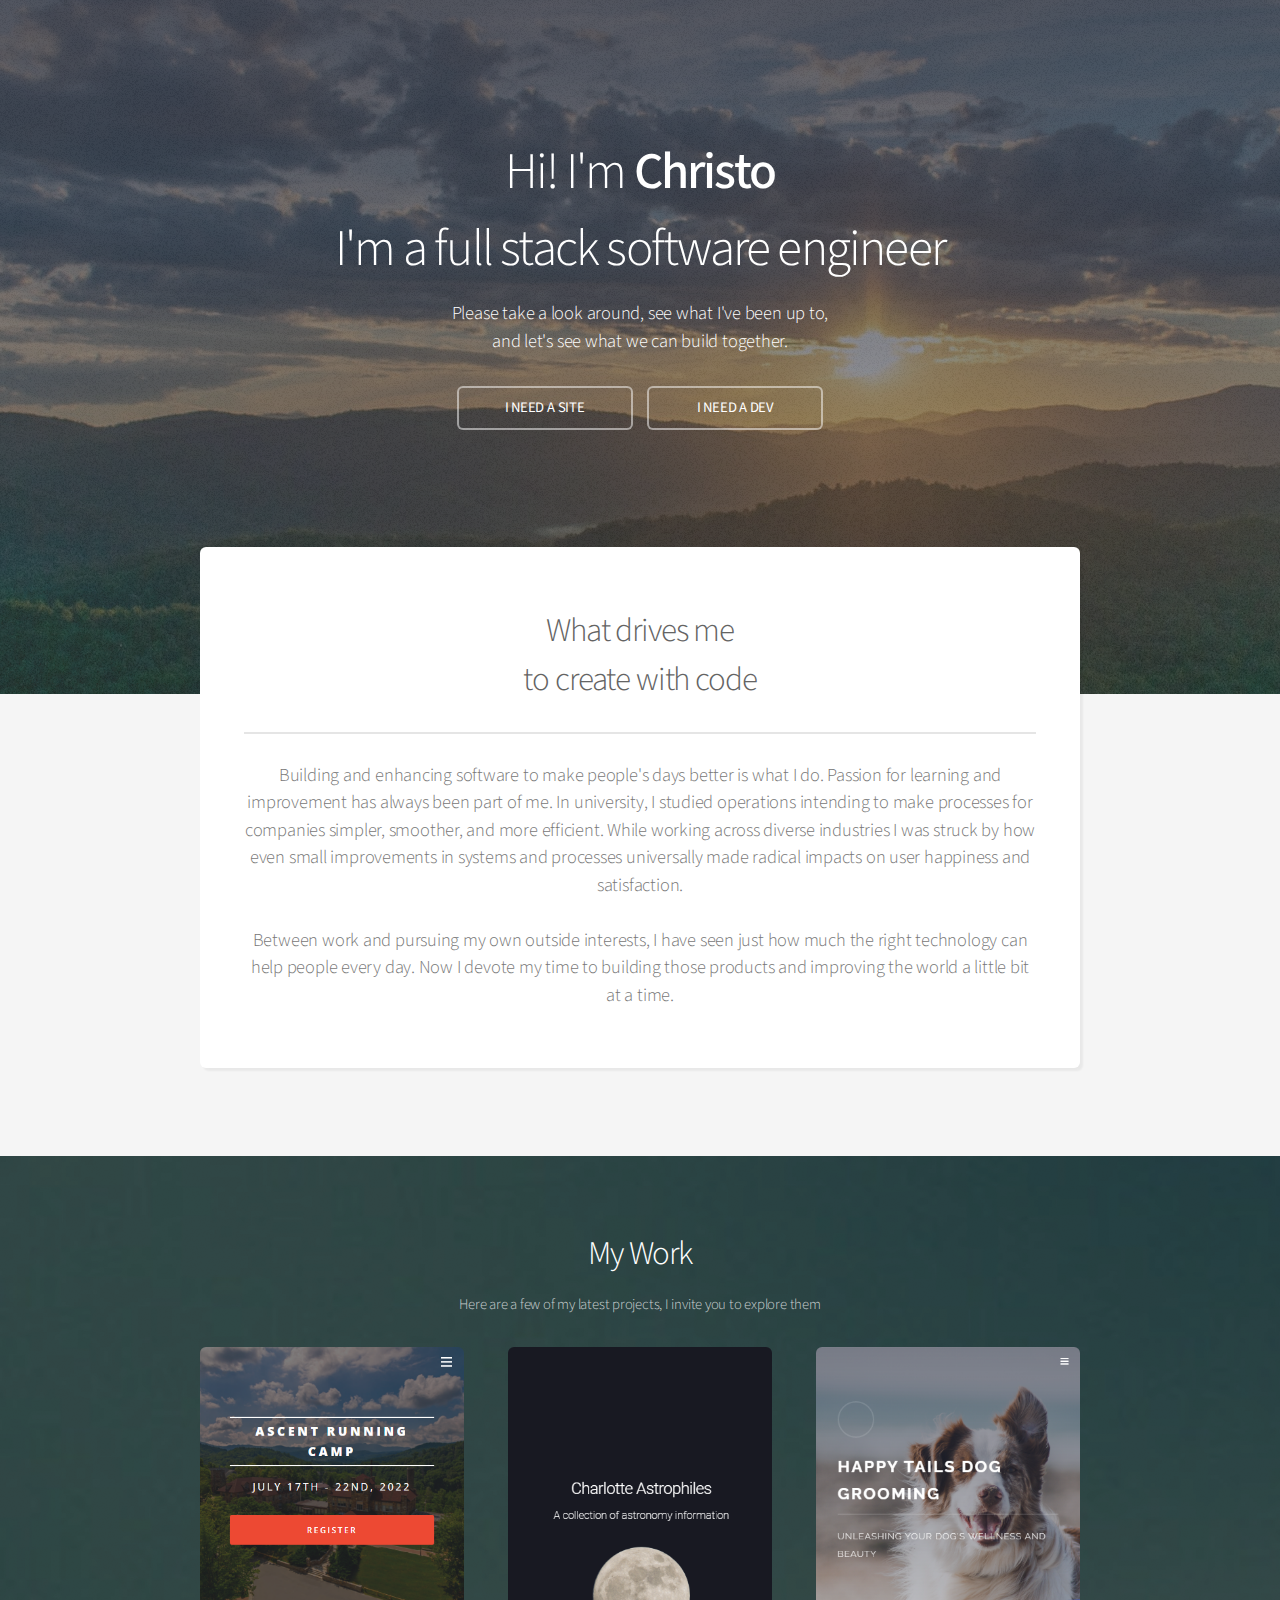
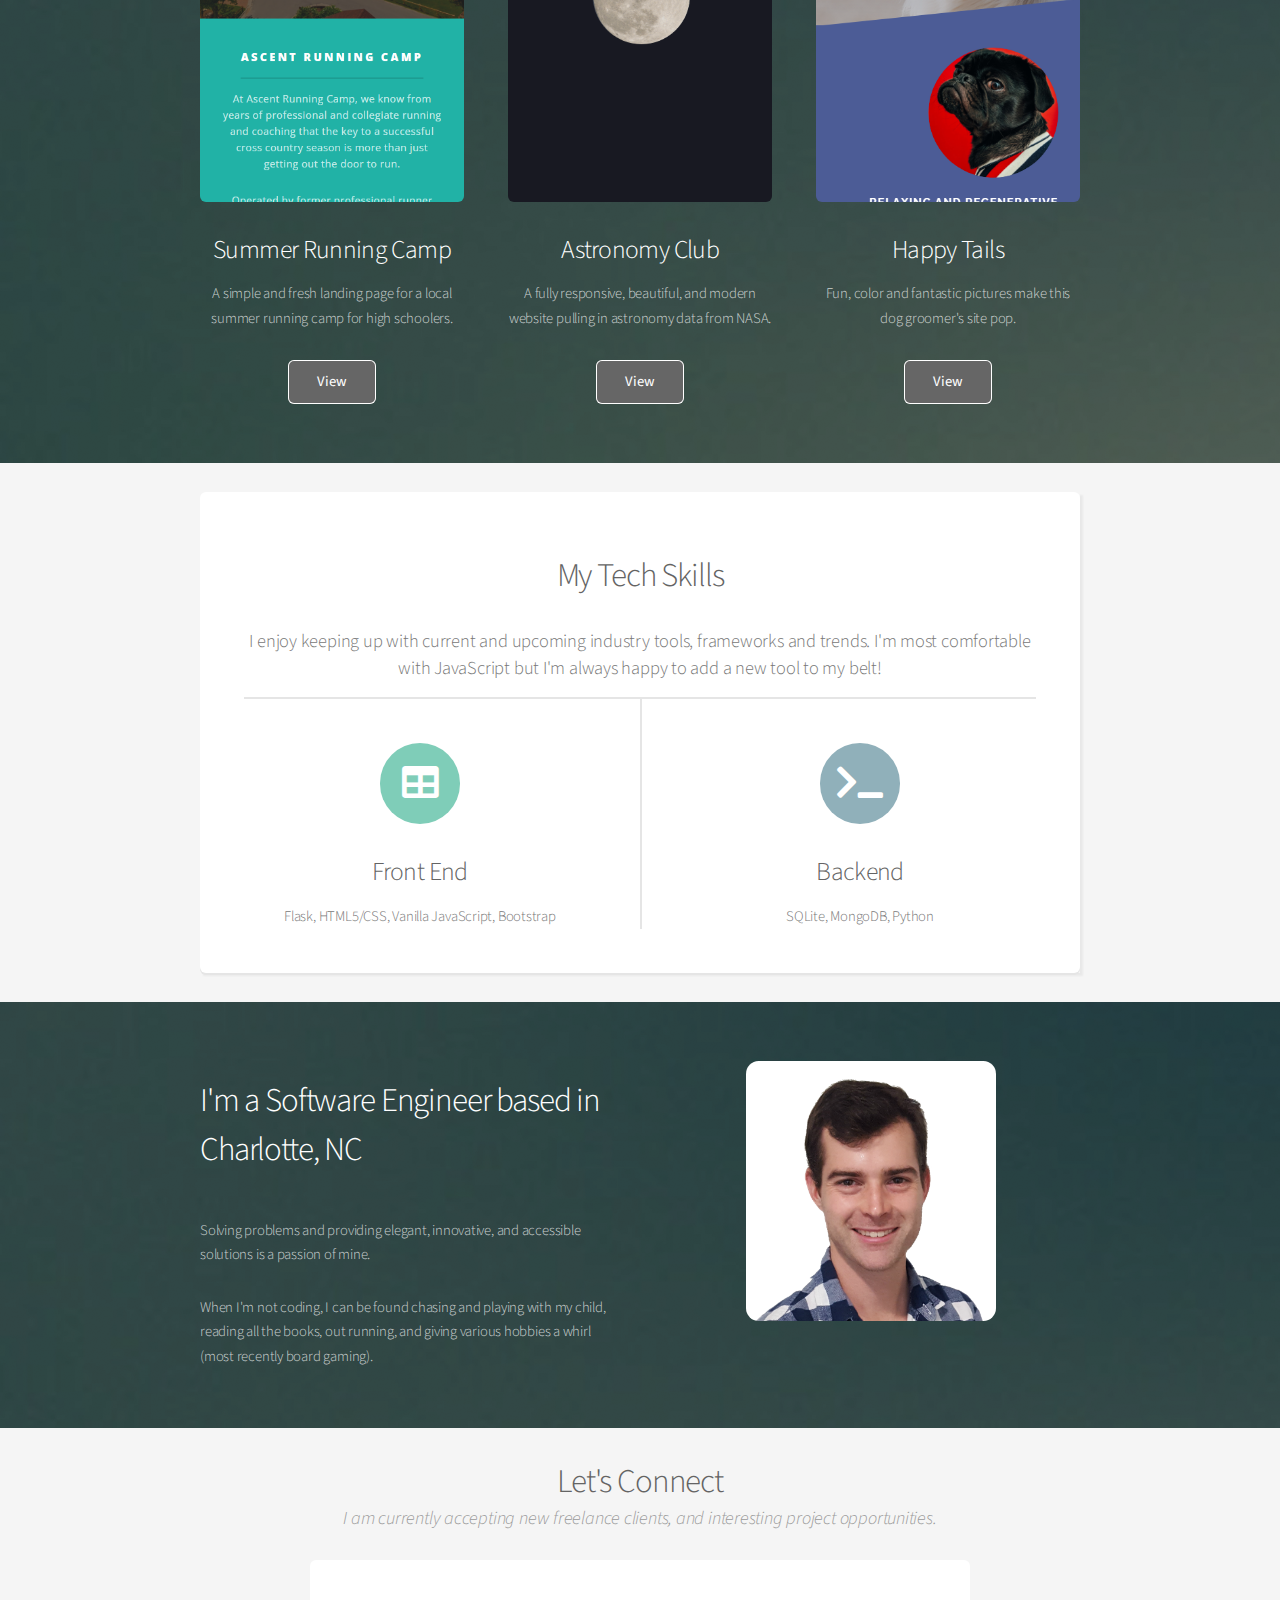
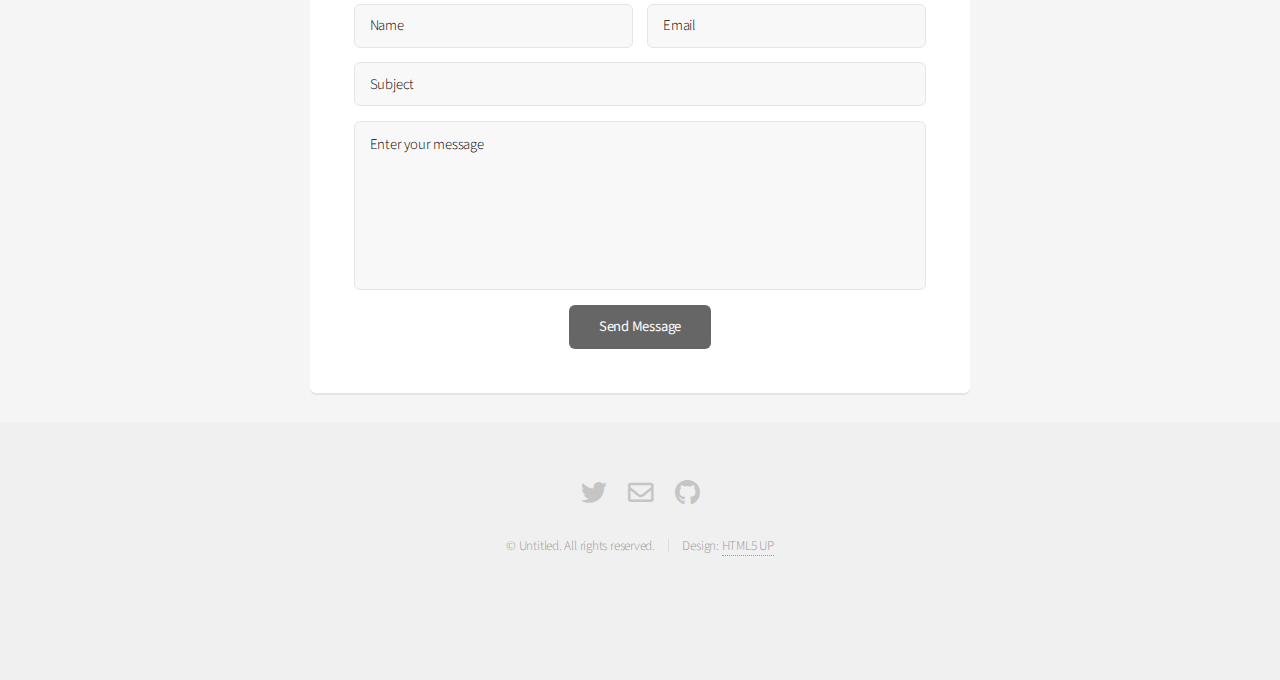
==== commit 85a95e2f: "Updated the My Services and About Me sections" ====
--- a/dev.html
+++ b/dev.html
@@ -80,57 +80,46 @@
 				</section>
 
 			<!-- My services -->
-			<section class="container marginTop shadow">
-				<section class="box special features">
-					<header class="major">
-						<h2>My Services</h2>
-					</header>
-					<div class="features-row">
-						<section>
-							<span class="icon solid major fa-thumbtack accent2"></span>
-							<h3>Consultation</h3>
-							<p>It all begins with a converstation where we'll pinpoint what this project is all about.</p>
-						</section>
-						<section>
-							<span class="icon solid major fa-table accent3"></span>
-							<h3>Proposal</h3>
-							<p>A detailed project proposal including a visual preview will be presented and a plan of action will be decided.</p>
-						</section>
-					</div>
-					<div class="features-row">
-						<section>
-							<span class="icon solid major fa-terminal accent4"></span>
-							<h3>Creation</h3>
-							<p>Clients receive regular updates regarding their project stats while I create and test it.</p>
-						</section>
-						<section>
-							<span class="icon solid major fa-rocket accent5"></span>
-							<h3>Launch & Support</h3>
-							<p>Peace of mind is delivered with the final project in the form of available ongoing support.</p>
-						</section>
-					</div>
-				</section>
-			</section>
+            <section class="container marginTop shadow">
+                <section class="box special features">
+                    <header class="major">
+                        <h2>My Tech Skills</h2>
+                        <p class="noBorder noTopMargin">I enjoy keeping up with current and upcoming industry tools, frameworks and trends. I'm most comfortable with JavaScript but I'm always happy to add a new tool to my belt!</p>
+                    </header>
+                    <div class="features-row">
+                        <section>
+                            <span class="icon solid major fa-table accent3"></span>
+                            <h3>Front End</h3>
+                            <p>Flask, HTML5/CSS, Vanilla JavaScript, Bootstrap</p>
+                        </section>
+                        <section>
+                            <span class="icon solid major fa-terminal accent4"></span>
+                            <h3>Backend</h3>
+                            <p>SQLite, MongoDB, Python</p>
+                        </section>
+                    </div>
+                </section>
+            </section>
 			
 			<!-- About Me -->
-			<section id="four" class="main style2">
-				<div class="container">
-					<div class="row gtr-150 ">
-						<div class="col-6 col-12-medium">
-							<header class="major">
-								<h2>I'm a Software Engineer based in Charlotte, NC</h2>
-							</header>
-							<p>Solving problems and providing elegant, innovative, and accessible solutions is a passion of mine.</p>
-							<p>When I'm not coding, I can be found chasing and playing with my child, reading all the books, out running, and giving various hobbies a whirl (most recently board gaming).</p>
-						</div>
-						<div class="col-6 col-12-medium imp-medium rightMargin">
-							<span class="image fit">
-								<img id="headshot" src="images/headshot.png" alt="Christo">
-							</span>
-						</div>
-					</div>
-				</div>
-			</section>
+            <section id="four" class="main style2">
+                <div class="container">
+                    <div class="row gtr-150 ">
+                        <div class="col-6 col-12-medium">
+                            <header class="major">
+                                <h2>I'm a Software Engineer based in Charlotte, NC</h2>
+                            </header>
+                            <p>Solving problems and providing elegant, innovative, and accessible solutions is a passion of mine.</p>
+                            <p>When I'm not coding, I can be found chasing and playing with my child, reading all the books, out running, and giving various hobbies a whirl (most recently board gaming).</p>
+                        </div>
+                        <div class="col-6 col-12-medium imp-medium rightMargin">
+                            <span class="image fit">
+                                <img id="headshot" src="images/headshot.png" alt="Christo">
+                            </span>
+                        </div>
+                    </div>
+                </div>
+            </section>
 
 			<!-- Contact Me -->
 			<section id="contact" class="container medium marginTop">
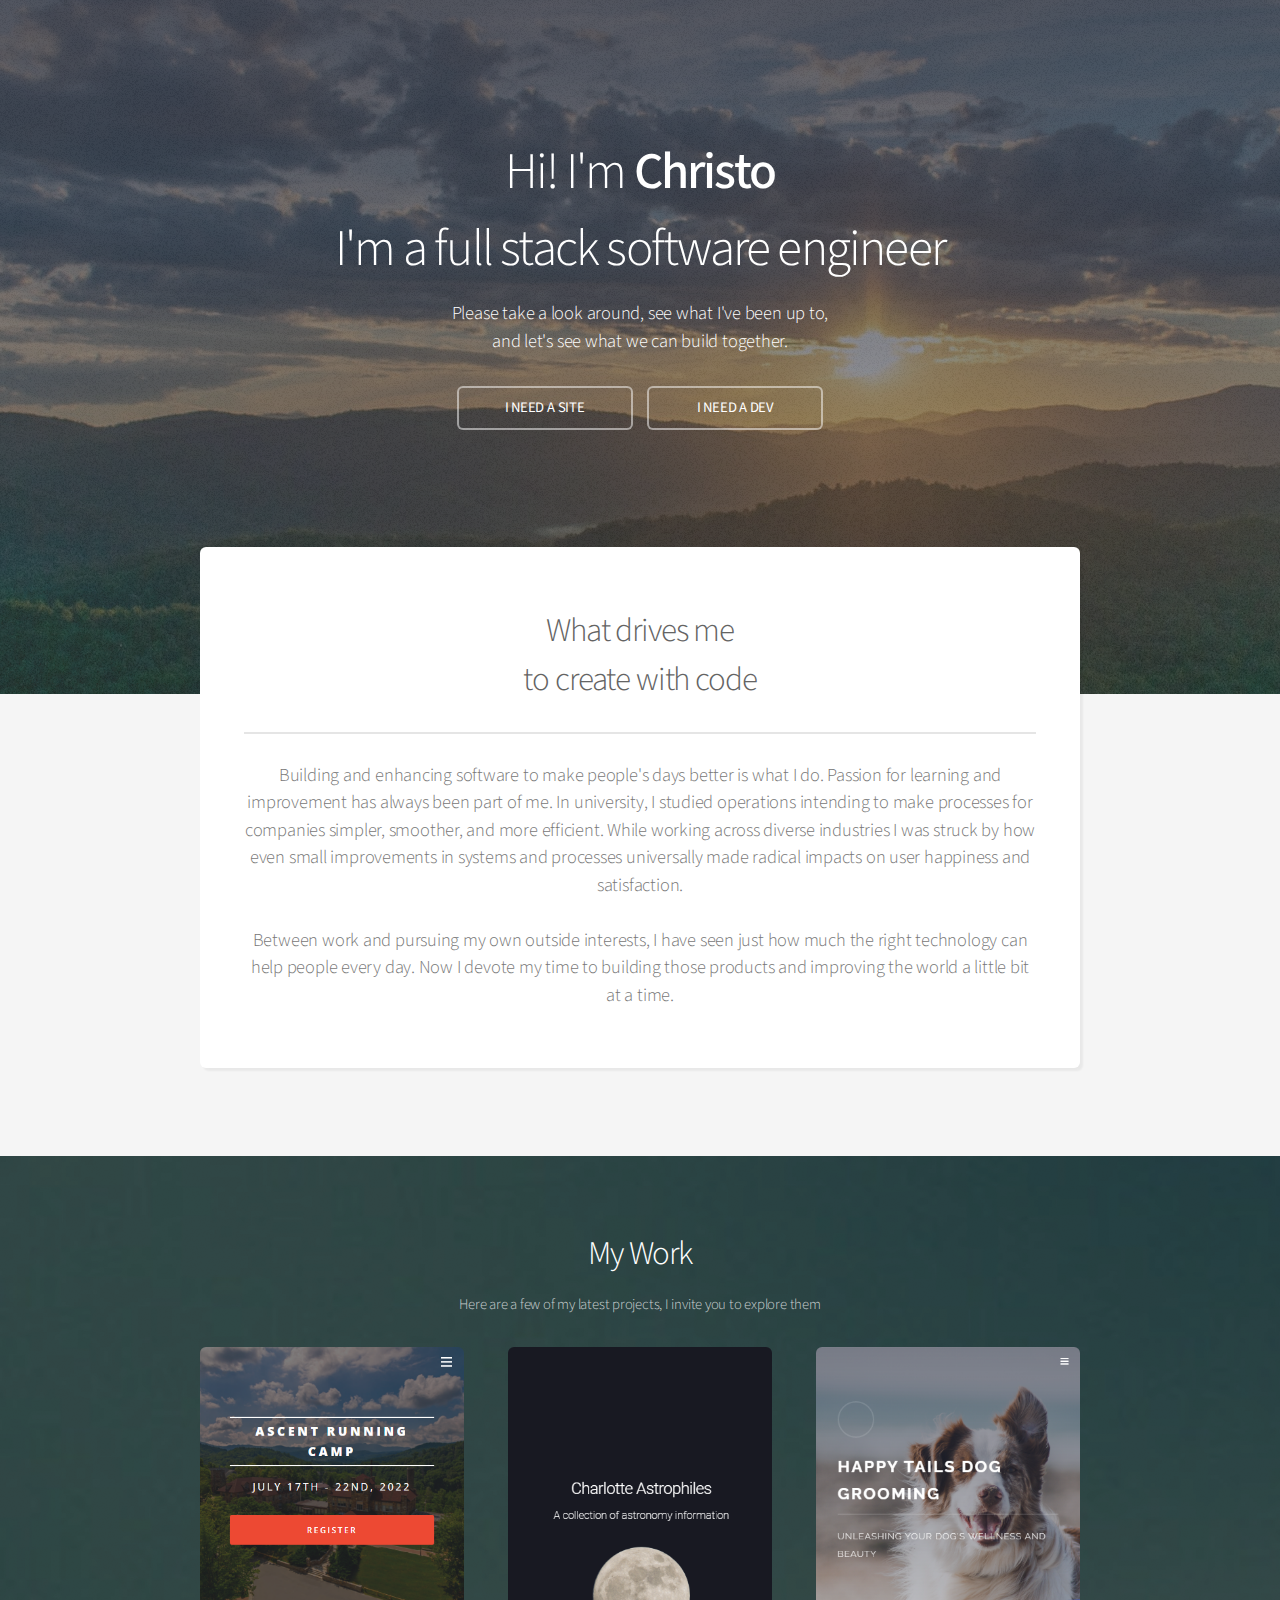
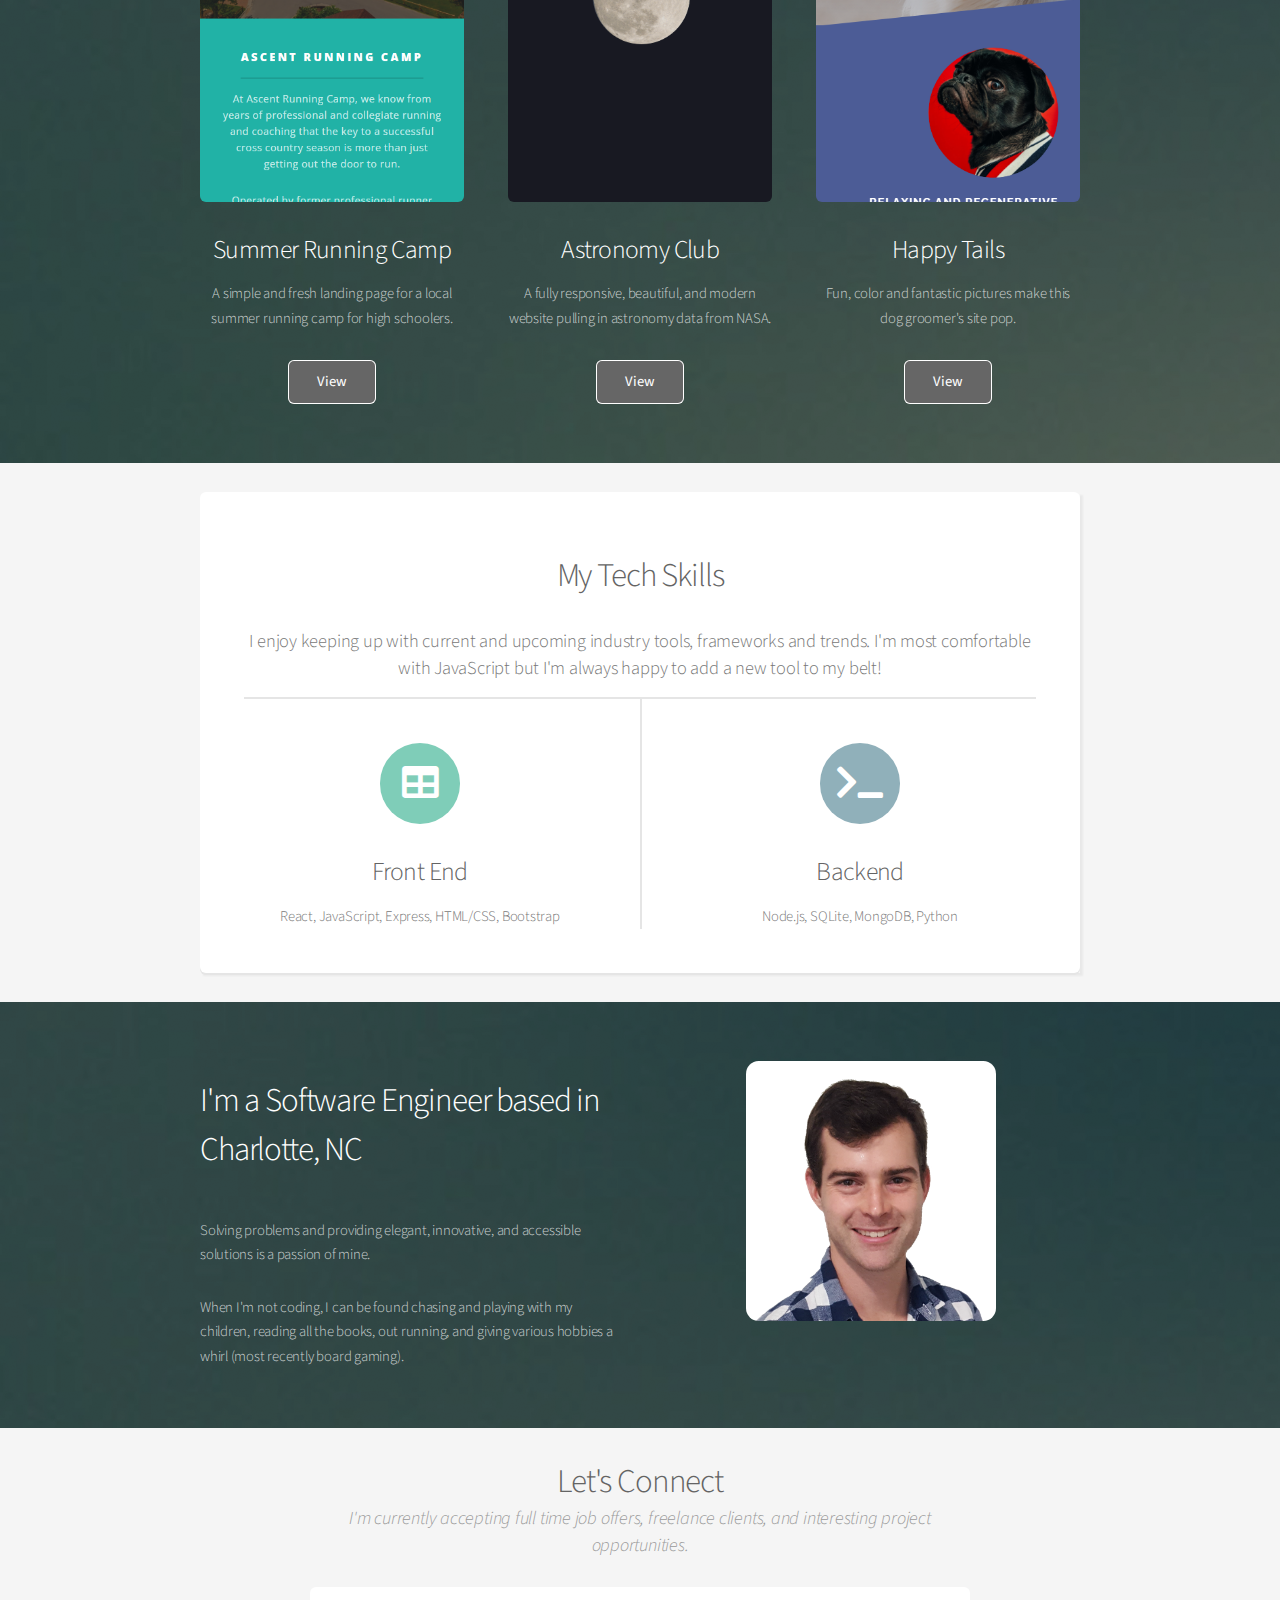
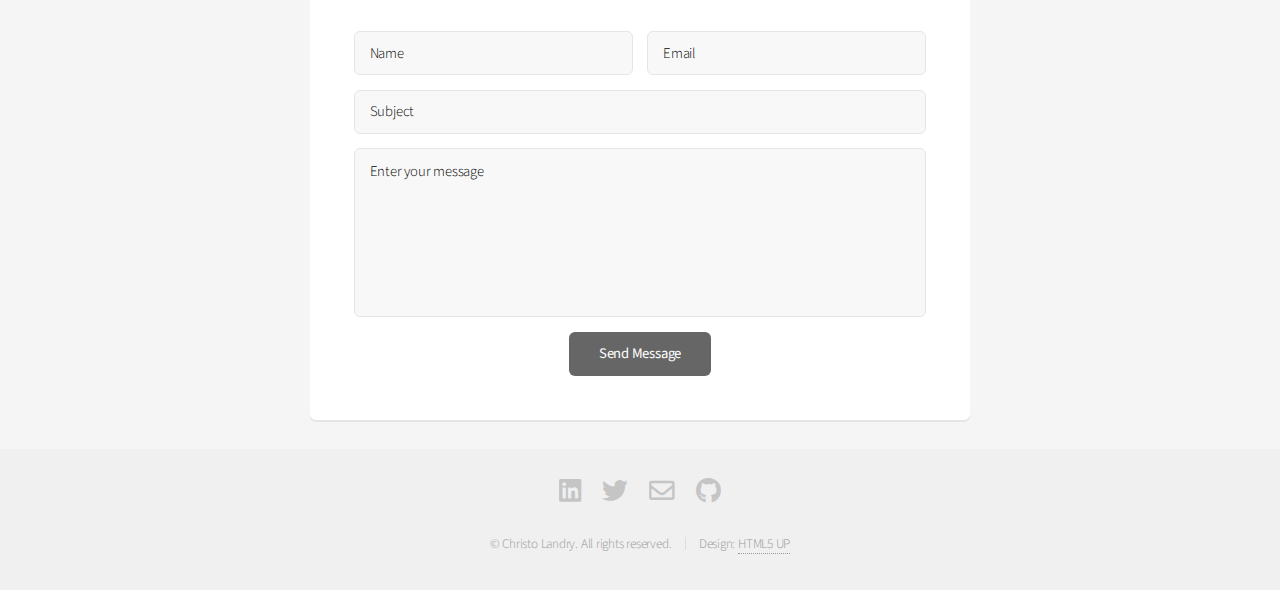
==== commit c1e9b2c1: "Quick update" ====
--- a/dev.html
+++ b/dev.html
@@ -90,12 +90,12 @@
                         <section>
                             <span class="icon solid major fa-table accent3"></span>
                             <h3>Front End</h3>
-                            <p>Flask, HTML5/CSS, Vanilla JavaScript, Bootstrap</p>
+                            <p>React, JavaScript, Express, HTML/CSS, Bootstrap</p>
                         </section>
                         <section>
                             <span class="icon solid major fa-terminal accent4"></span>
                             <h3>Backend</h3>
-                            <p>SQLite, MongoDB, Python</p>
+                            <p>Node.js, SQLite, MongoDB, Python</p>
                         </section>
                     </div>
                 </section>
@@ -110,7 +110,7 @@
                                 <h2>I'm a Software Engineer based in Charlotte, NC</h2>
                             </header>
                             <p>Solving problems and providing elegant, innovative, and accessible solutions is a passion of mine.</p>
-                            <p>When I'm not coding, I can be found chasing and playing with my child, reading all the books, out running, and giving various hobbies a whirl (most recently board gaming).</p>
+                            <p>When I'm not coding, I can be found chasing and playing with my children, reading all the books, out running, and giving various hobbies a whirl (most recently board gaming).</p>
                         </div>
                         <div class="col-6 col-12-medium imp-medium rightMargin">
                             <span class="image fit">
@@ -125,7 +125,7 @@
 			<section id="contact" class="container medium marginTop">
 				<header class="align-center">
 					<h2>Let's Connect</h2>
-						<p>I am currently accepting new freelance clients, and interesting project opportunities.</p>
+						<p>I'm currently accepting full time job offers, freelance clients, and interesting project opportunities.</p>
 				</header>
 				<div class="box">
 					<form method="post" action="POST" data-netlify="true" name="contact">
@@ -155,13 +155,14 @@
 			<!-- Footer -->
 			<footer id="footer">
 				<ul class="icons">
+					<li><a href="https://www.linkedin.com/in/christolandry/" class="icon brands fa-linkedin"><span class="label">Linked In</span></a></li>
 					<li><a href="https://twitter.com/Christo_Landry_" class="icon brands fa-twitter"><span class="label">Twitter</span></a></li>
 					<li><a href="mailto:christo.landry@gmail.com?subject=Hello Christo%27s site" class="icon fa-envelope"><span class="label">Email</span></a></li>
 					<li><a href="https://github.com/christolandry" class="icon brands fa-github"><span class="label">Github</span></a></li>
 					
 				</ul>
 				<ul class="copyright">
-					<li>&copy; Untitled. All rights reserved.</li><li>Design: <a href="http://html5up.net">HTML5 UP</a></li>
+					<li>&copy; Christo Landry. All rights reserved.</li><li>Design: <a href="http://html5up.net">HTML5 UP</a></li>
 				</ul>
 				<ul class="copyright">
 					<li class="chuck"></li>
--- a/assets/css/main.css
+++ b/assets/css/main.css
@@ -4013,6 +4013,12 @@
 	text-align: start;
 }
 
+/* footer */
+#footer{
+	padding: 2em 0 0 0;
+}
+
+
 /* style 2 - used as the backdrop to the Portfolio section */
 .style2 {
 	background-attachment: scroll;
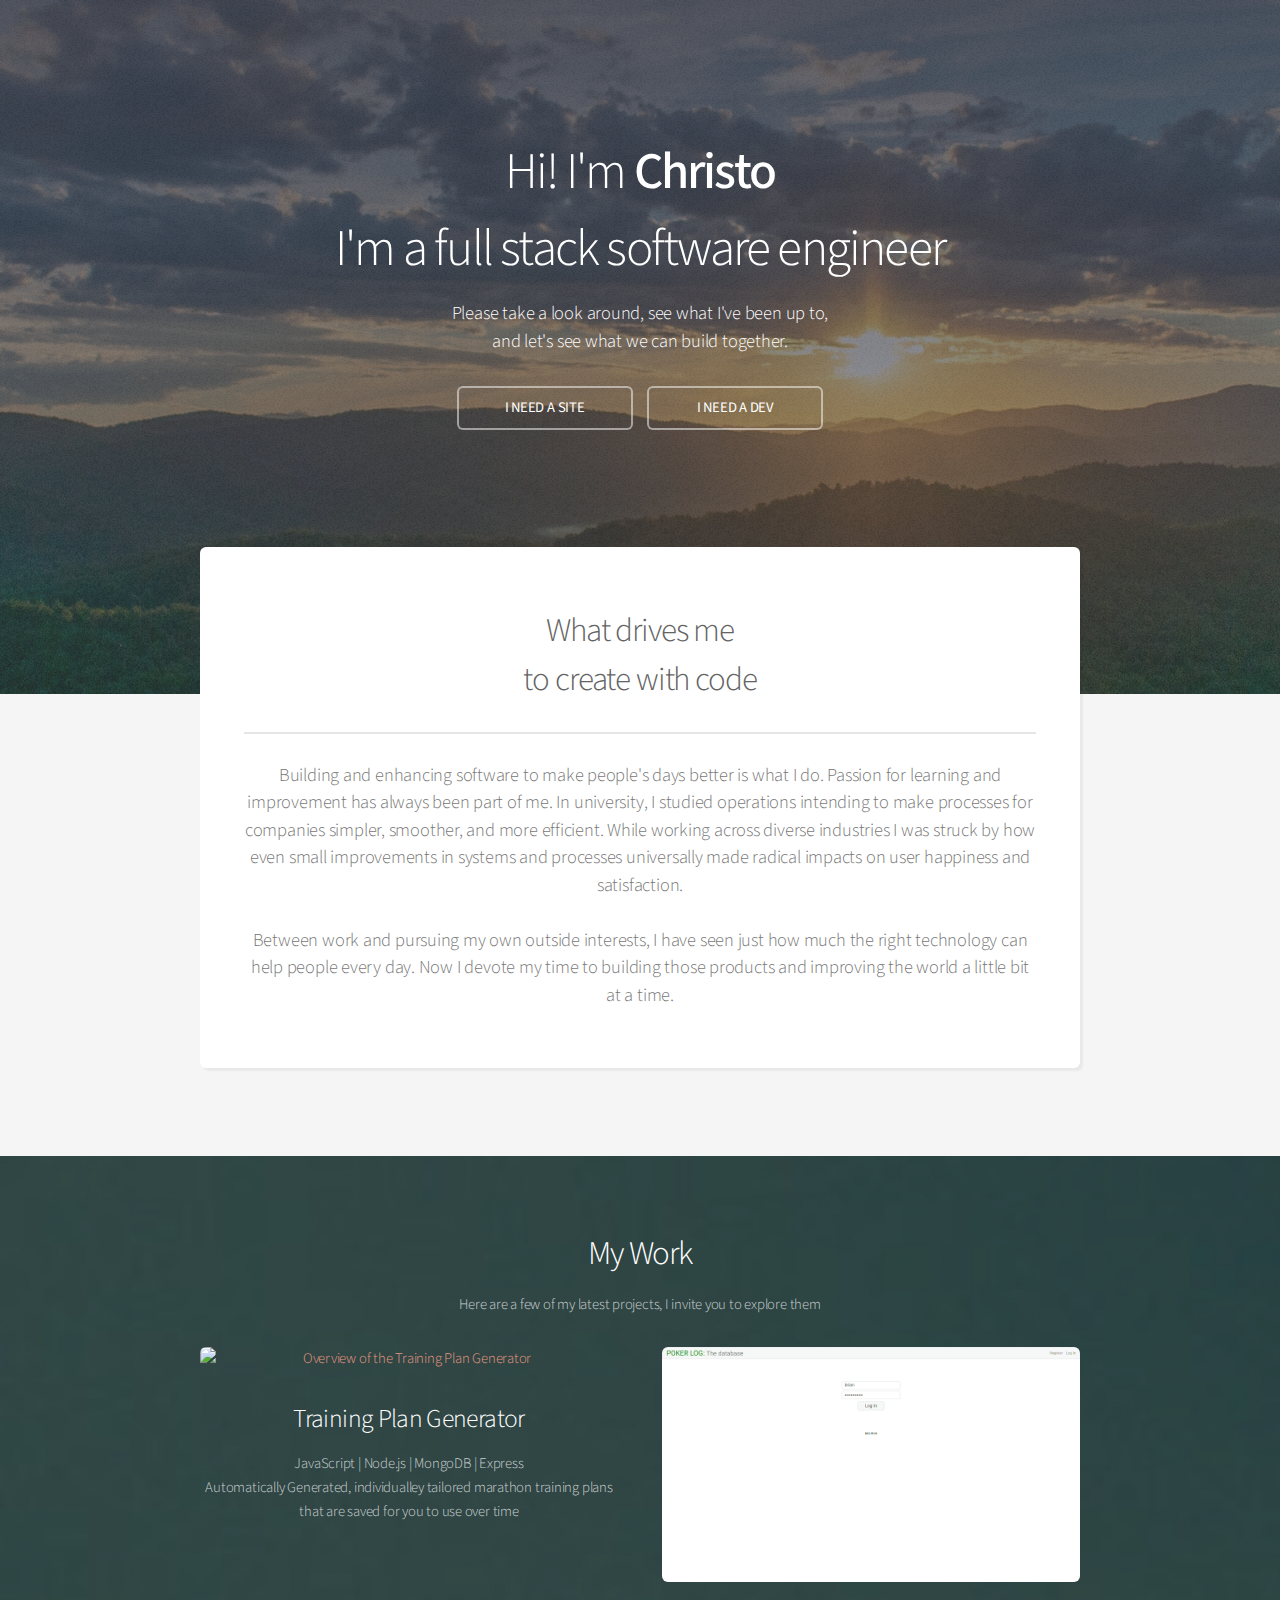
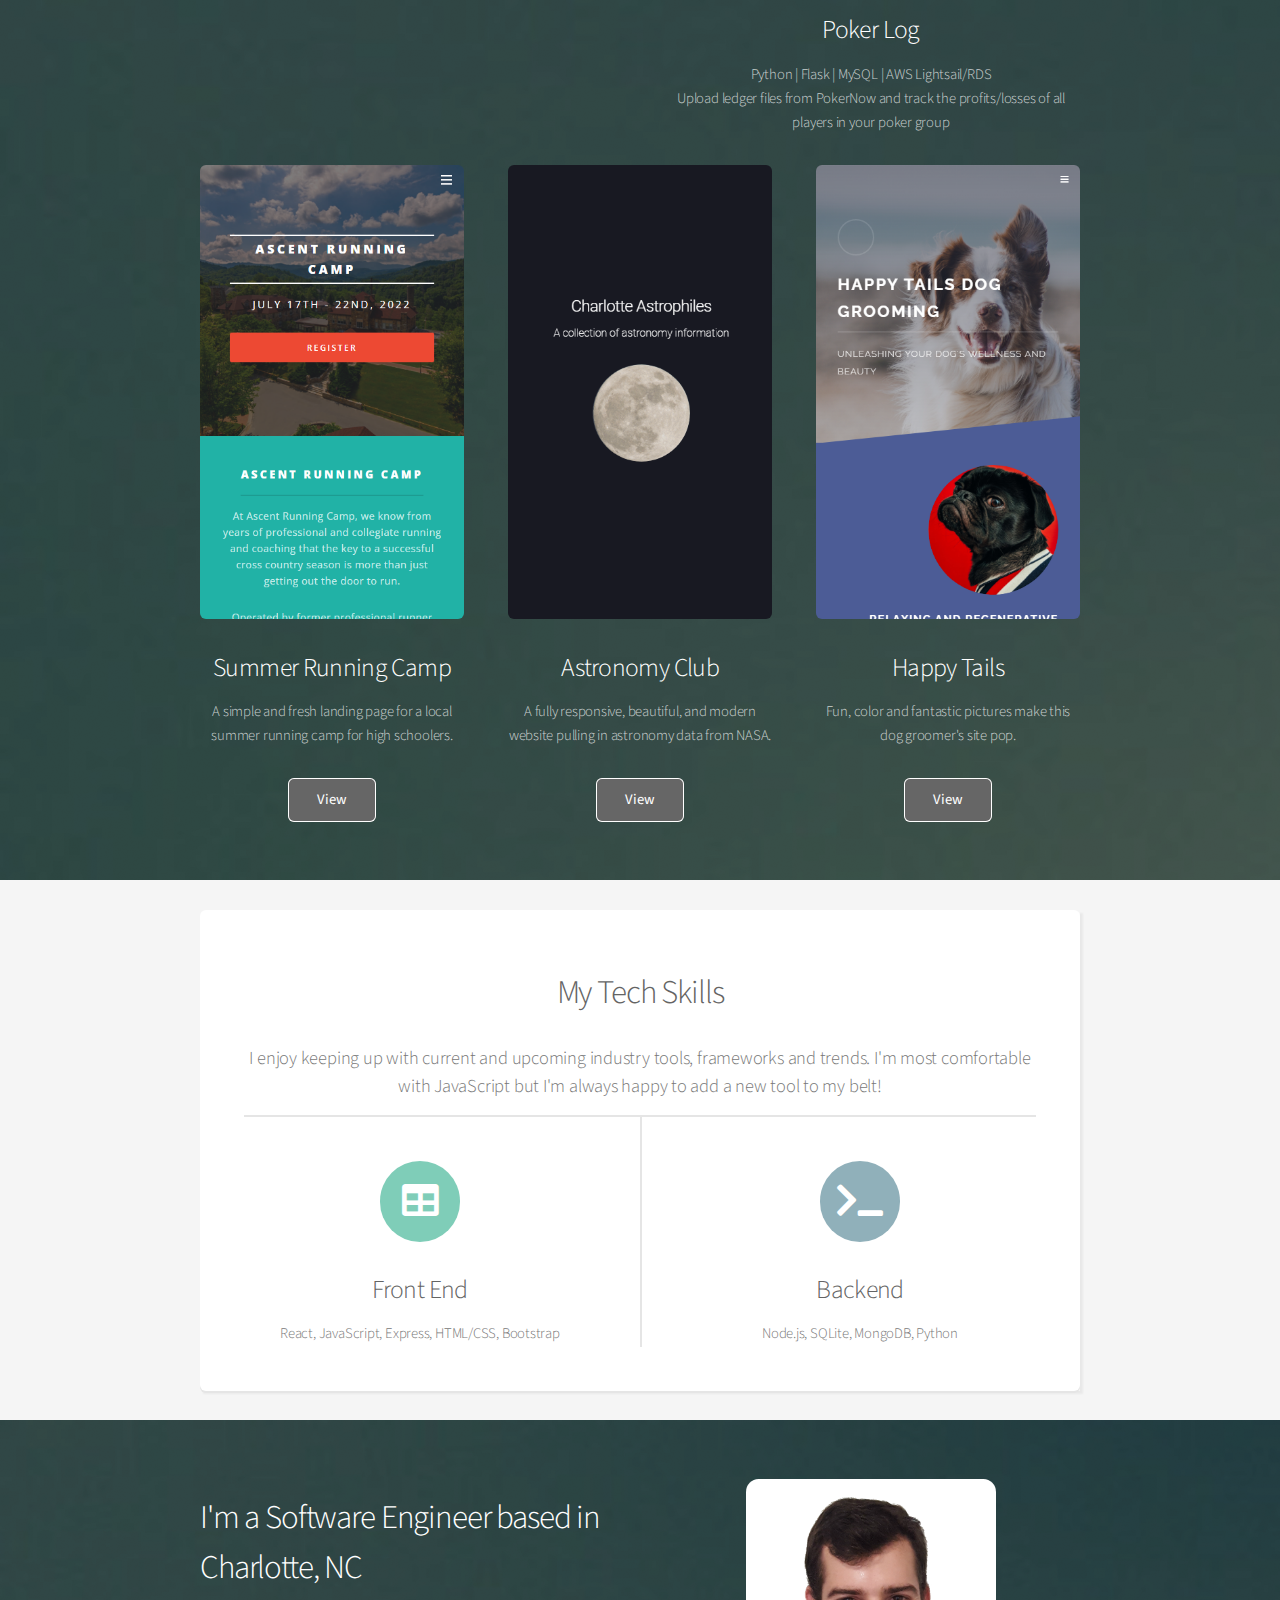
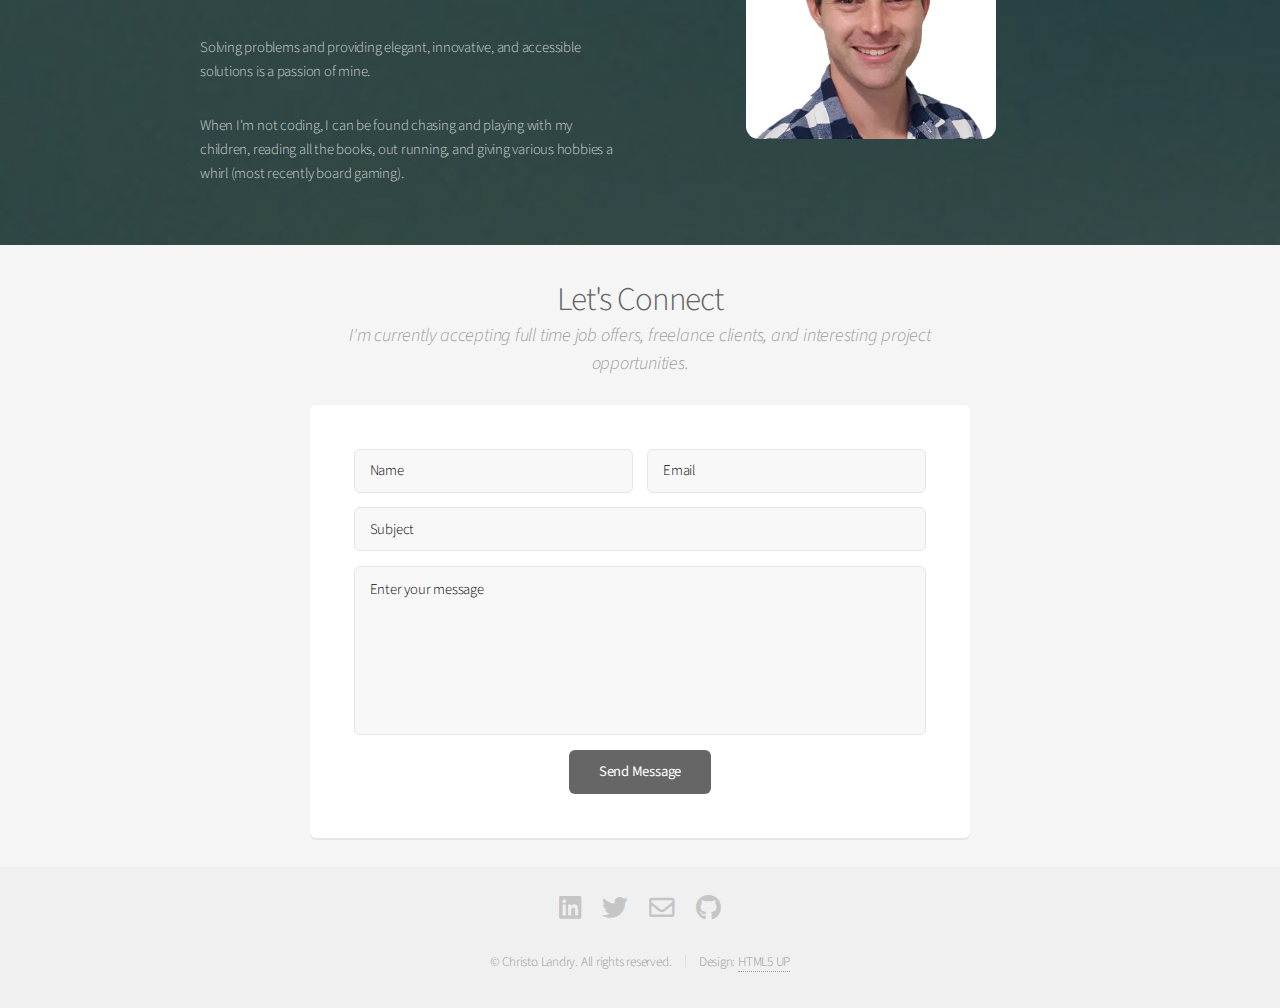
==== commit 7af7d2ec: "Add: Poker Log and Training Plan Generator to the site" ====
--- a/dev.html
+++ b/dev.html
@@ -50,6 +50,20 @@
 							<h2>My Work</h2>
 						</header>
 						<p>Here are a few of my latest projects, I invite you to explore them</p>
+						<div class="row gtr-150">
+							<div class="col-6">
+								<span class="image fit"><a href="https://ascent-running-training-plan-generator.vercel.app/" target="_blank"><img src="images/trainingPlanGenerator.gif" alt="Overview of the Training Plan Generator"></a></span>
+								<h3>Training Plan Generator</h3>
+								<p>JavaScript | Node.js | MongoDB | Express <br>
+								Automatically Generated, individualley tailored marathon training plans that are saved for you to use over time</p>
+							</div>
+							<div class="col-6">
+								<span class="image fit"><img src="images/poker-log.gif" alt="Overview of the Training Plan Generator"></span>
+								<h3>Poker Log</h3>
+								<p>Python | Flask | MySQL | AWS Lightsail/RDS <br>
+								Upload ledger files from PokerNow and track the profits/losses of all players in your poker group</p>
+							</div>
+						</div>
 						<div class="row gtr-150">
 							<div class="col-4 col-12-medium">
 								<span class="image fit"><a href="http://www.AscentRunningCamp.com" target="_blank"><img src="images/siteAscentRunningCamp.png" alt="Summer Camp Preview"></a></span>
